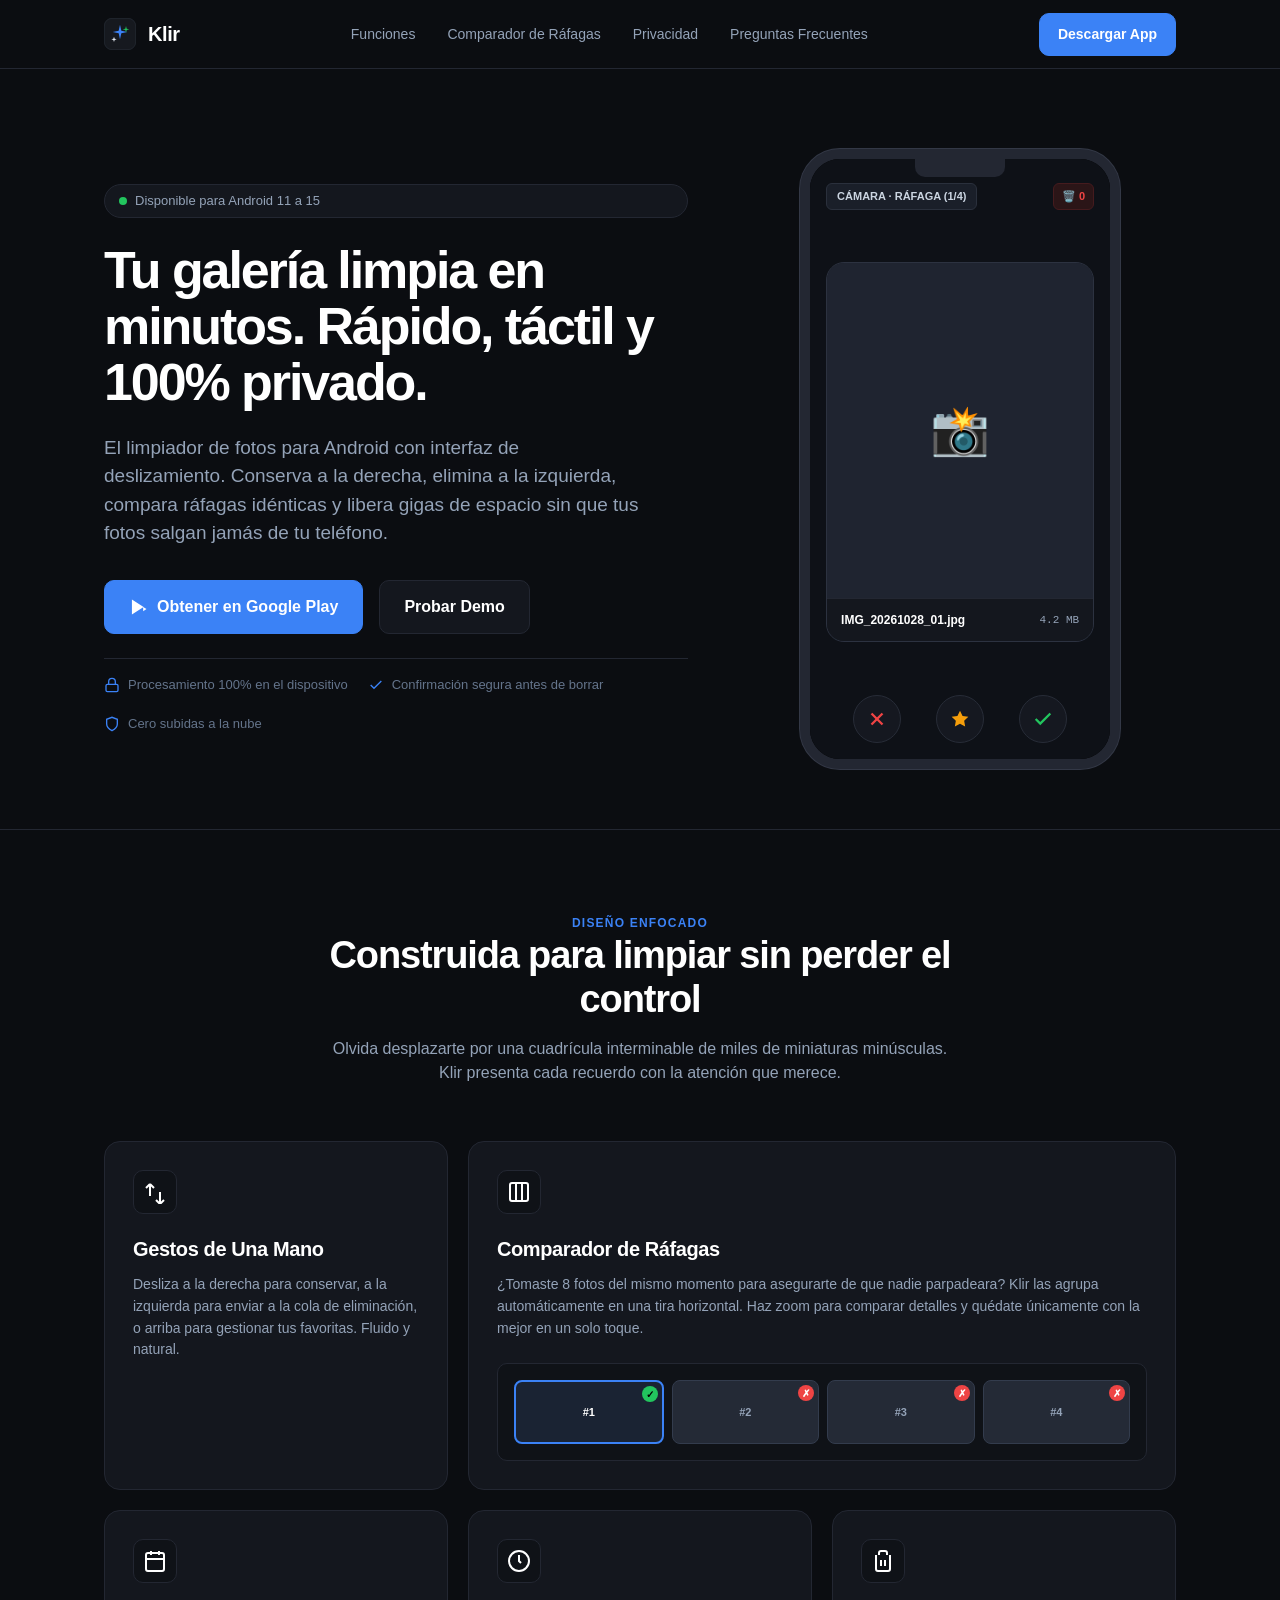
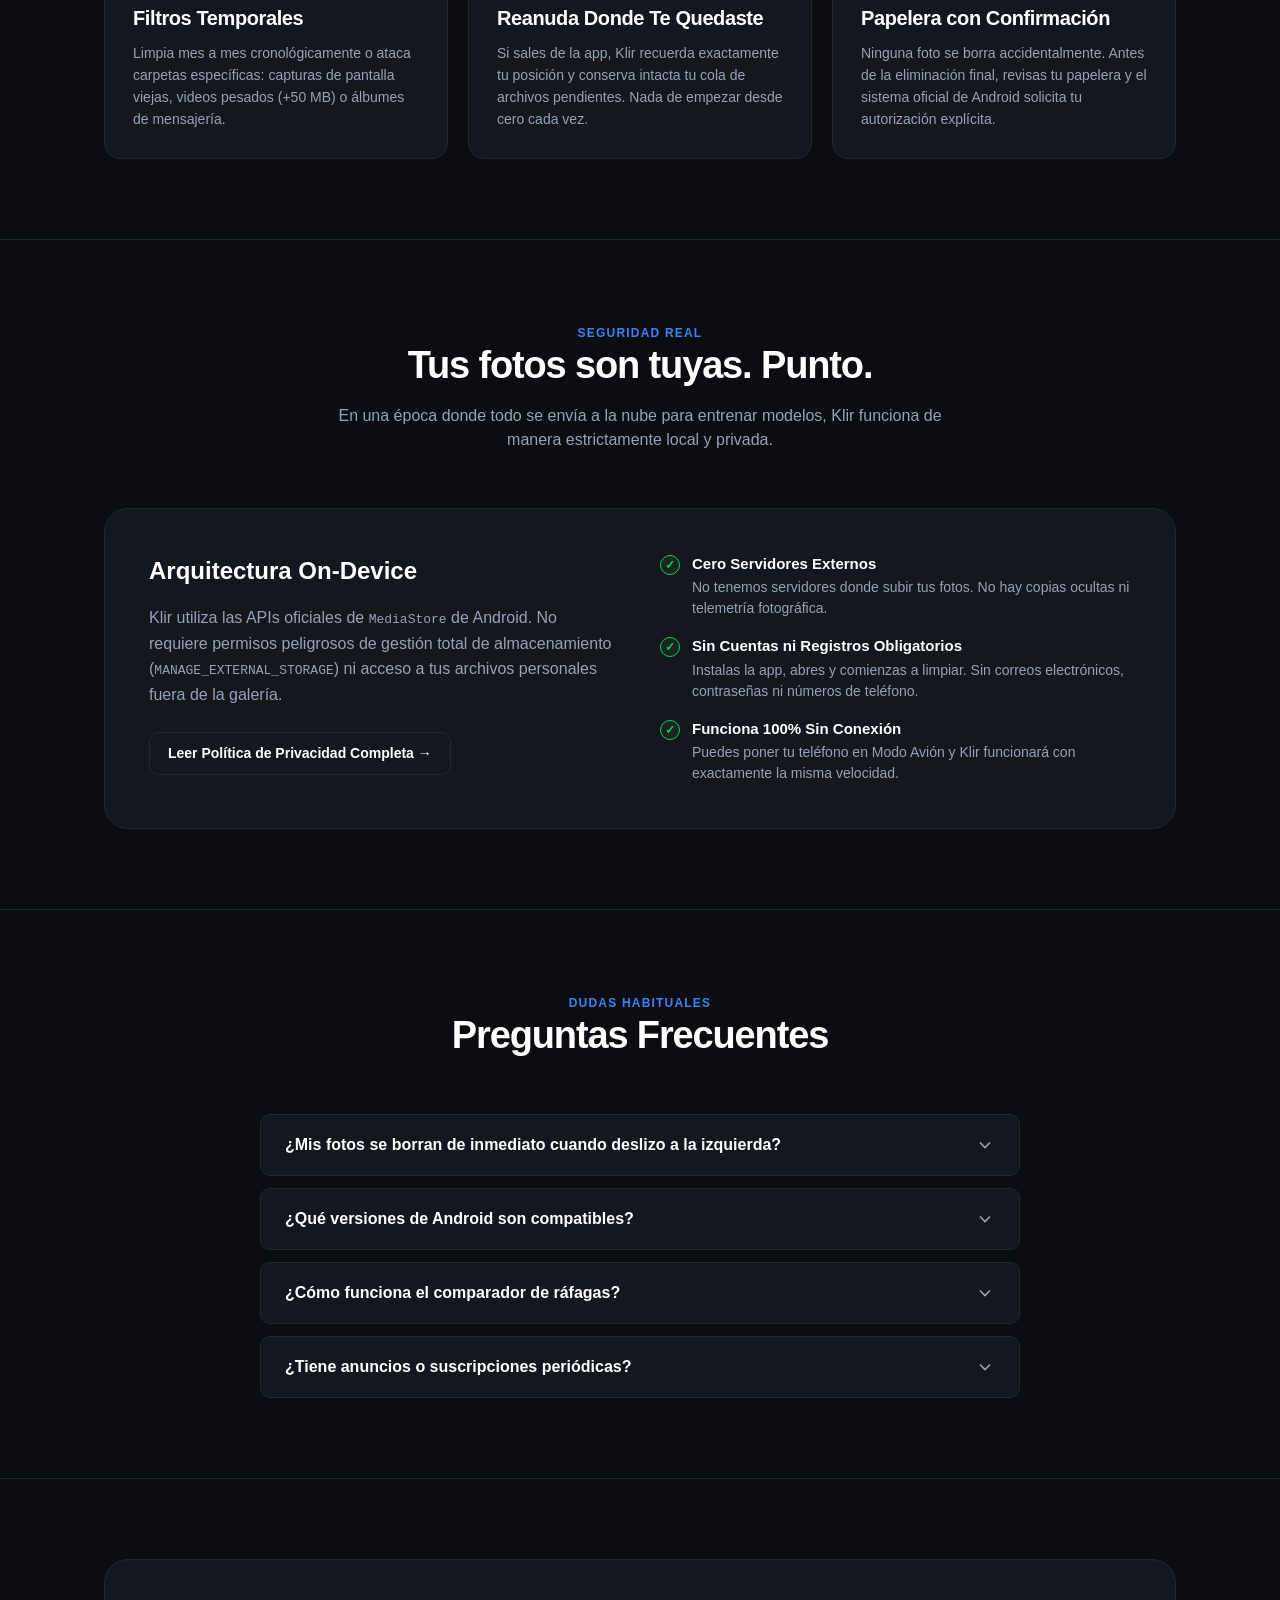
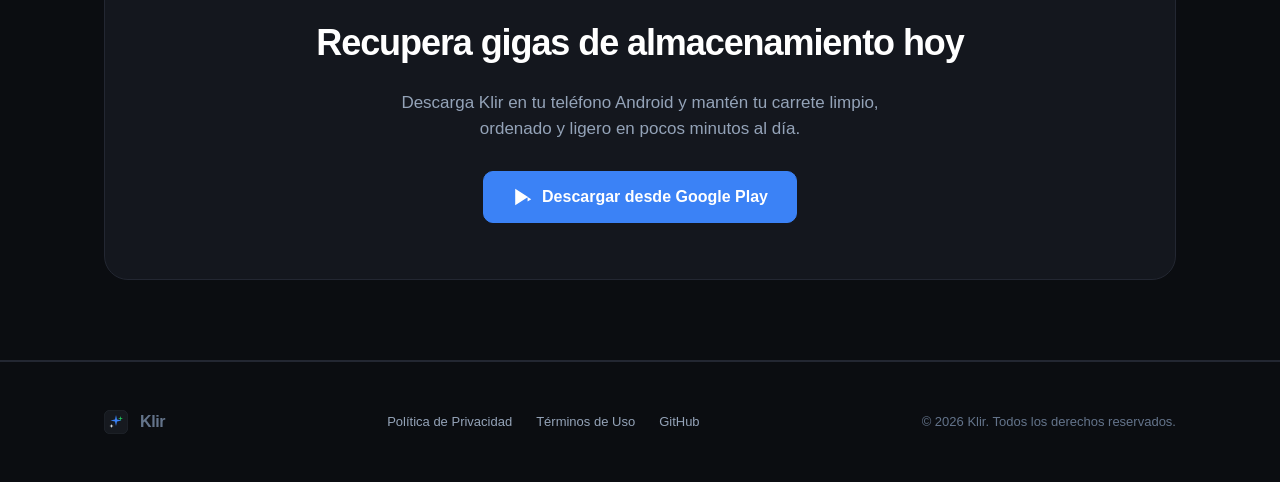
==== index.html @ 54c5ca5b "feat: initial release of Klir landing page, interactive demo, and legal policies" ====
<!DOCTYPE html>
<html lang="es">
<head>
  <meta charset="UTF-8">
  <meta name="viewport" content="width=device-width, initial-scale=1.0">
  <title>Klir — Limpiador de Galería para Android | Swipe, Rápido y Privado</title>
  <meta name="description" content="Limpia tu galería de Android deslizando fotos. Compara ráfagas, elimina duplicados y libera gigas de espacio. 100% privado en tu dispositivo, sin subir nada a la nube.">
  <meta name="theme-color" content="#0B0D11">
  
  <!-- Open Graph -->
  <meta property="og:title" content="Klir — Limpiador de Galería para Android">
  <meta property="og:description" content="Desliza para conservar o eliminar. Compara ráfagas idénticas y libera espacio sin salir de tu dispositivo.">
  <meta property="og:type" content="website">
  <meta property="og:image" content="assets/logo.svg">
  
  <link rel="icon" type="image/svg+xml" href="assets/favicon.svg">
  <link rel="stylesheet" href="styles.css">
</head>
<body>

  <!-- ====================================================================
       Header
       ==================================================================== -->
  <header class="site-header">
    <div class="container nav-wrap">
      <a href="index.html" class="brand">
        <img src="assets/logo.svg" alt="Klir Icon" class="brand-icon">
        <span>Klir</span>
      </a>

      <nav>
        <ul class="nav-links">
          <li><a href="#features" class="nav-link">Funciones</a></li>
          <li><a href="#bursts" class="nav-link">Comparador de Ráfagas</a></li>
          <li><a href="#privacy" class="nav-link">Privacidad</a></li>
          <li><a href="#faq" class="nav-link">Preguntas Frecuentes</a></li>
        </ul>
      </nav>

      <div class="nav-actions">
        <a href="#download" class="btn btn-primary">Descargar App</a>
      </div>
    </div>
  </header>

  <!-- ====================================================================
       Hero Section
       ==================================================================== -->
  <section class="hero-section">
    <div class="container hero-grid">
      <div class="hero-content">
        <div class="pill-badge">
          <span class="pill-dot"></span>
          <span>Disponible para Android 11 a 15</span>
        </div>

        <h1 class="hero-title">
          Tu galería limpia en minutos. Rápido, táctil y 100% privado.
        </h1>

        <p class="hero-subtitle">
          El limpiador de fotos para Android con interfaz de deslizamiento. Conserva a la derecha, elimina a la izquierda, compara ráfagas idénticas y libera gigas de espacio sin que tus fotos salgan jamás de tu teléfono.
        </p>

        <div class="hero-cta">
          <a href="#download" class="btn btn-primary btn-lg">
            <svg width="20" height="20" viewBox="0 0 24 24" fill="currentColor">
              <path d="M3.5 3v18l14-9-14-9z M17 12l4 2.5-4 2.5v-5z"/>
            </svg>
            <span>Obtener en Google Play</span>
          </a>
          <a href="#demo" class="btn btn-secondary btn-lg">Probar Demo</a>
        </div>

        <div class="trust-row">
          <div class="trust-item">
            <svg viewBox="0 0 24 24" fill="none" stroke="currentColor" stroke-width="2">
              <rect x="3" y="11" width="18" height="11" rx="2" ry="2"></rect>
              <path d="M7 11V7a5 5 0 0 1 10 0v4"></path>
            </svg>
            <span>Procesamiento 100% en el dispositivo</span>
          </div>
          <div class="trust-item">
            <svg viewBox="0 0 24 24" fill="none" stroke="currentColor" stroke-width="2">
              <polyline points="20 6 9 17 4 12"></polyline>
            </svg>
            <span>Confirmación segura antes de borrar</span>
          </div>
          <div class="trust-item">
            <svg viewBox="0 0 24 24" fill="none" stroke="currentColor" stroke-width="2">
              <path d="M12 22s8-4 8-10V5l-8-3-8 3v7c0 6 8 10 8 10z"></path>
            </svg>
            <span>Cero subidas a la nube</span>
          </div>
        </div>
      </div>

      <!-- Interactive Phone Mockup -->
      <div class="phone-mockup-wrapper" id="demo">
        <div class="phone-mockup">
          <div class="phone-notch"></div>
          
          <div class="app-screen">
            <div class="app-screen-header">
              <span class="app-badge-album" id="card-category">CÁMARA · OCTUBRE</span>
              <span class="app-badge-trash" id="mockup-trash-count">🗑️ 0</span>
            </div>

            <!-- Swipe Card Stack -->
            <div class="card-stack">
              <div class="interactive-card" id="mockup-card">
                <div class="card-image-box">
                  <div class="card-sample-visual" id="card-icon">📸</div>
                  <div class="card-stamp stamp-keep" id="stamp-keep">CONSERVAR ✓</div>
                  <div class="card-stamp stamp-delete" id="stamp-delete">BORRAR ✗</div>
                </div>
                <div class="card-meta-bar">
                  <span class="card-meta-title" id="card-title">IMG_20261028_01.jpg</span>
                  <span class="card-meta-size" id="card-size">4.2 MB</span>
                </div>
              </div>
            </div>

            <!-- Action Controls in Mockup -->
            <div class="mockup-controls">
              <button class="mockup-btn btn-del" id="mockup-btn-delete" title="Borrar (Deslizar izquierda)" aria-label="Borrar">
                <svg width="22" height="22" viewBox="0 0 24 24" fill="none" stroke="currentColor" stroke-width="2.5">
                  <line x1="18" y1="6" x2="6" y2="18"></line>
                  <line x1="6" y1="6" x2="18" y2="18"></line>
                </svg>
              </button>
              
              <button class="mockup-btn btn-star" id="mockup-btn-star" title="Favorita (Deslizar arriba)" aria-label="Favorita">
                <svg width="20" height="20" viewBox="0 0 24 24" fill="currentColor">
                  <polygon points="12 2 15.09 8.26 22 9.27 17 14.14 18.18 21.02 12 17.77 5.82 21.02 7 14.14 2 9.27 8.91 8.26 12 2"></polygon>
                </svg>
              </button>
              
              <button class="mockup-btn btn-keep" id="mockup-btn-keep" title="Conservar (Deslizar derecha)" aria-label="Conservar">
                <svg width="22" height="22" viewBox="0 0 24 24" fill="none" stroke="currentColor" stroke-width="2.5">
                  <polyline points="20 6 9 17 4 12"></polyline>
                </svg>
              </button>
            </div>
          </div>
        </div>
      </div>
    </div>
  </section>

  <!-- ====================================================================
       Features Section (Bento Grid)
       ==================================================================== -->
  <section class="section" id="features">
    <div class="container">
      <div class="section-header">
        <span class="section-tag">Diseño Enfocado</span>
        <h2 class="section-title">Construida para limpiar sin perder el control</h2>
        <p class="section-desc">
          Olvida desplazarte por una cuadrícula interminable de miles de miniaturas minúsculas. Klir presenta cada recuerdo con la atención que merece.
        </p>
      </div>

      <div class="bento-grid">
        <!-- Feature 1 -->
        <div class="bento-card">
          <div>
            <div class="bento-icon">
              <svg width="24" height="24" viewBox="0 0 24 24" fill="none" stroke="currentColor" stroke-width="2">
                <path d="M7 16V4m0 0L3 8m4-4l4 4m6 4v12m0 0l4-4m-4 4l-4-4"/>
              </svg>
            </div>
            <h3 class="bento-title">Gestos de Una Mano</h3>
            <p class="bento-text">
              Desliza a la derecha para conservar, a la izquierda para enviar a la cola de eliminación, o arriba para gestionar tus favoritas. Fluido y natural.
            </p>
          </div>
        </div>

        <!-- Feature 2: Bursts (Col span 2) -->
        <div class="bento-card col-span-2" id="bursts">
          <div>
            <div class="bento-icon">
              <svg width="24" height="24" viewBox="0 0 24 24" fill="none" stroke="currentColor" stroke-width="2">
                <rect x="3" y="3" width="18" height="18" rx="2" ry="2"></rect>
                <line x1="9" y1="3" x2="9" y2="21"></line>
                <line x1="15" y1="3" x2="15" y2="21"></line>
              </svg>
            </div>
            <h3 class="bento-title">Comparador de Ráfagas</h3>
            <p class="bento-text">
              ¿Tomaste 8 fotos del mismo momento para asegurarte de que nadie parpadeara? Klir las agrupa automáticamente en una tira horizontal. Haz zoom para comparar detalles y quédate únicamente con la mejor en un solo toque.
            </p>
          </div>
          <div class="bento-preview">
            <div class="burst-strip">
              <div class="burst-thumb active">
                <span>#1</span>
                <span class="burst-badge-check">✓</span>
              </div>
              <div class="burst-thumb">
                <span>#2</span>
                <span class="burst-badge-cross">✗</span>
              </div>
              <div class="burst-thumb">
                <span>#3</span>
                <span class="burst-badge-cross">✗</span>
              </div>
              <div class="burst-thumb">
                <span>#4</span>
                <span class="burst-badge-cross">✗</span>
              </div>
            </div>
          </div>
        </div>

        <!-- Feature 3 -->
        <div class="bento-card">
          <div>
            <div class="bento-icon">
              <svg width="24" height="24" viewBox="0 0 24 24" fill="none" stroke="currentColor" stroke-width="2">
                <rect x="3" y="4" width="18" height="18" rx="2" ry="2"></rect>
                <line x1="16" y1="2" x2="16" y2="6"></line>
                <line x1="8" y1="2" x2="8" y2="6"></line>
                <line x1="3" y1="10" x2="21" y2="10"></line>
              </svg>
            </div>
            <h3 class="bento-title">Filtros Temporales</h3>
            <p class="bento-text">
              Limpia mes a mes cronológicamente o ataca carpetas específicas: capturas de pantalla viejas, videos pesados (+50 MB) o álbumes de mensajería.
            </p>
          </div>
        </div>

        <!-- Feature 4 -->
        <div class="bento-card">
          <div>
            <div class="bento-icon">
              <svg width="24" height="24" viewBox="0 0 24 24" fill="none" stroke="currentColor" stroke-width="2">
                <circle cx="12" cy="12" r="10"></circle>
                <polyline points="12 6 12 12 14 14"></polyline>
              </svg>
            </div>
            <h3 class="bento-title">Reanuda Donde Te Quedaste</h3>
            <p class="bento-text">
              Si sales de la app, Klir recuerda exactamente tu posición y conserva intacta tu cola de archivos pendientes. Nada de empezar desde cero cada vez.
            </p>
          </div>
        </div>

        <!-- Feature 5 -->
        <div class="bento-card">
          <div>
            <div class="bento-icon">
              <svg width="24" height="24" viewBox="0 0 24 24" fill="none" stroke="currentColor" stroke-width="2">
                <path d="M19 6v14a2 2 0 0 1-2 2H7a2 2 0 0 1-2-2V6m3 0V4a2 2 0 0 1 2-2h4a2 2 0 0 1 2 2v2"></path>
                <line x1="10" y1="11" x2="10" y2="17"></line>
                <line x1="14" y1="11" x2="14" y2="17"></line>
              </svg>
            </div>
            <h3 class="bento-title">Papelera con Confirmación</h3>
            <p class="bento-text">
              Ninguna foto se borra accidentalmente. Antes de la eliminación final, revisas tu papelera y el sistema oficial de Android solicita tu autorización explícita.
            </p>
          </div>
        </div>
      </div>
    </div>
  </section>

  <!-- ====================================================================
       Privacy Section
       ==================================================================== -->
  <section class="section" id="privacy">
    <div class="container">
      <div class="section-header">
        <span class="section-tag">Seguridad Real</span>
        <h2 class="section-title">Tus fotos son tuyas. Punto.</h2>
        <p class="section-desc">
          En una época donde todo se envía a la nube para entrenar modelos, Klir funciona de manera estrictamente local y privada.
        </p>
      </div>

      <div class="privacy-box">
        <div>
          <h3 style="font-size: 24px; font-weight: 700; margin-bottom: 16px;">Arquitectura On-Device</h3>
          <p style="color: var(--text-muted); line-height: 1.6; margin-bottom: 24px;">
            Klir utiliza las APIs oficiales de <code>MediaStore</code> de Android. No requiere permisos peligrosos de gestión total de almacenamiento (<code>MANAGE_EXTERNAL_STORAGE</code>) ni acceso a tus archivos personales fuera de la galería.
          </p>
          <a href="privacy.html" class="btn btn-secondary">Leer Política de Privacidad Completa →</a>
        </div>

        <ul class="privacy-list">
          <li class="privacy-item">
            <span class="privacy-bullet">✓</span>
            <div class="privacy-item-text">
              <strong>Cero Servidores Externos</strong>
              No tenemos servidores donde subir tus fotos. No hay copias ocultas ni telemetría fotográfica.
            </div>
          </li>
          <li class="privacy-item">
            <span class="privacy-bullet">✓</span>
            <div class="privacy-item-text">
              <strong>Sin Cuentas ni Registros Obligatorios</strong>
              Instalas la app, abres y comienzas a limpiar. Sin correos electrónicos, contraseñas ni números de teléfono.
            </div>
          </li>
          <li class="privacy-item">
            <span class="privacy-bullet">✓</span>
            <div class="privacy-item-text">
              <strong>Funciona 100% Sin Conexión</strong>
              Puedes poner tu teléfono en Modo Avión y Klir funcionará con exactamente la misma velocidad.
            </div>
          </li>
        </ul>
      </div>
    </div>
  </section>

  <!-- ====================================================================
       FAQ Section
       ==================================================================== -->
  <section class="section" id="faq">
    <div class="container">
      <div class="section-header">
        <span class="section-tag">Dudas Habituales</span>
        <h2 class="section-title">Preguntas Frecuentes</h2>
      </div>

      <div class="faq-grid">
        <div class="faq-card">
          <button class="faq-header">
            <span>¿Mis fotos se borran de inmediato cuando deslizo a la izquierda?</span>
            <svg class="faq-icon" viewBox="0 0 24 24" fill="none" stroke="currentColor" stroke-width="2">
              <polyline points="6 9 12 15 18 9"></polyline>
            </svg>
          </button>
          <div class="faq-body">
            No. Cuando deslizas a la izquierda, la foto solo se añade a la <strong>cola de eliminación</strong>. Puedes seguir deslizando tranquilamente. Al finalizar la sesión, entras a la papelera, revisas el resumen de gigas a liberar, y el cuadro de diálogo oficial del sistema Android te pide confirmación definitiva.
          </div>
        </div>

        <div class="faq-card">
          <button class="faq-header">
            <span>¿Qué versiones de Android son compatibles?</span>
            <svg class="faq-icon" viewBox="0 0 24 24" fill="none" stroke="currentColor" stroke-width="2">
              <polyline points="6 9 12 15 18 9"></polyline>
            </svg>
          </button>
          <div class="faq-body">
            Klir es compatible con Android 11 (API 30), Android 12, Android 13, Android 14 y Android 15 (API 35), aprovechando las protecciones de privacidad modernas de Scoped Storage.
          </div>
        </div>

        <div class="faq-card">
          <button class="faq-header">
            <span>¿Cómo funciona el comparador de ráfagas?</span>
            <svg class="faq-icon" viewBox="0 0 24 24" fill="none" stroke="currentColor" stroke-width="2">
              <polyline points="6 9 12 15 18 9"></polyline>
            </svg>
          </button>
          <div class="faq-body">
            Klir detecta automáticamente fotos tomadas con diferencias de milisegundos o segundos en un mismo momento. En lugar de mostrártelas una por una, te las presenta en una tira secuencial donde puedes alternar entre ellas, hacer zoom de hasta 3.5x para comprobar la nitidez de los rostros y elegir exactamente cuál conservar.
          </div>
        </div>

        <div class="faq-card">
          <button class="faq-header">
            <span>¿Tiene anuncios o suscripciones periódicas?</span>
            <svg class="faq-icon" viewBox="0 0 24 24" fill="none" stroke="currentColor" stroke-width="2">
              <polyline points="6 9 12 15 18 9"></polyline>
            </svg>
          </button>
          <div class="faq-body">
            Klir no tiene anuncios invasivos ni banners que interrumpan tu experiencia. La versión Pro se ofrece como un pago único de por vida (lifetime), sin suscripciones recurrentes ni cobros sorpresa.
          </div>
        </div>
      </div>
    </div>
  </section>

  <!-- ====================================================================
       CTA Section
       ==================================================================== -->
  <section class="section" id="download">
    <div class="container">
      <div class="cta-box">
        <h2 class="cta-title">Recupera gigas de almacenamiento hoy</h2>
        <p class="cta-text">
          Descarga Klir en tu teléfono Android y mantén tu carrete limpio, ordenado y ligero en pocos minutos al día.
        </p>
        <div style="margin-top: 10px;">
          <a href="#" class="btn btn-primary btn-lg" style="height: 52px; padding: 0 28px;">
            <svg width="22" height="22" viewBox="0 0 24 24" fill="currentColor">
              <path d="M3.5 3v18l14-9-14-9z M17 12l4 2.5-4 2.5v-5z"/>
            </svg>
            <span>Descargar desde Google Play</span>
          </a>
        </div>
      </div>
    </div>
  </section>

  <!-- ====================================================================
       Footer
       ==================================================================== -->
  <footer class="site-footer">
    <div class="container footer-grid">
      <div class="brand">
        <img src="assets/logo.svg" alt="Klir Icon" style="width: 24px; height: 24px;">
        <span style="font-size: 16px;">Klir</span>
      </div>

      <ul class="footer-nav">
        <li><a href="privacy.html" class="footer-link">Política de Privacidad</a></li>
        <li><a href="terms.html" class="footer-link">Términos de Uso</a></li>
        <li><a href="https://github.com/MZubiri/Klir-Web" class="footer-link" target="_blank" rel="noopener">GitHub</a></li>
      </ul>

      <div>
        <span>© 2026 Klir. Todos los derechos reservados.</span>
      </div>
    </div>
  </footer>

  <script src="app.js"></script>
</body>
</html>
---- styles.css ----
/* ==========================================================================
   KLIR WEB — Minimalist, Solid Tech Design (Zero AI Gradients)
   ========================================================================== */

:root {
  --bg-main: #0B0D11;
  --bg-card: #14171E;
  --bg-card-hover: #1A1F29;
  --bg-inset: #0F1217;
  --border-color: #232732;
  --border-highlight: #333846;
  
  --text-main: #FFFFFF;
  --text-muted: #94A3B8;
  --text-dim: #64748B;
  
  --accent-blue: #3B82F6;
  --accent-blue-hover: #2563EB;
  --accent-green: #22C55E;
  --accent-green-bg: #14281E;
  --accent-red: #EF4444;
  --accent-red-bg: #2B1517;
  --accent-star: #F59E0B;
  
  --font-sans: -apple-system, BlinkMacSystemFont, "Segoe UI", Roboto, Helvetica, Arial, sans-serif;
  --font-mono: ui-monospace, SFMono-Regular, Menlo, Monaco, Consolas, monospace;
  
  --radius-sm: 6px;
  --radius-md: 10px;
  --radius-lg: 16px;
  --radius-xl: 24px;
  
  --container-max: 1120px;
}

* {
  box-sizing: border-box;
  margin: 0;
  padding: 0;
}

html {
  font-family: var(--font-sans);
  background-color: var(--bg-main);
  color: var(--text-main);
  line-height: 1.5;
  -webkit-font-smoothing: antialiased;
  scroll-behavior: smooth;
}

body {
  min-height: 100vh;
  display: flex;
  flex-direction: column;
}

a {
  color: inherit;
  text-decoration: none;
}

button {
  font-family: inherit;
  cursor: pointer;
  border: none;
  background: none;
}

.container {
  max-width: var(--container-max);
  margin: 0 auto;
  padding: 0 24px;
  width: 100%;
}

/* ==========================================================================
   Navigation
   ========================================================================== */
.site-header {
  position: sticky;
  top: 0;
  z-index: 100;
  background-color: var(--bg-main);
  border-bottom: 1px solid var(--border-color);
}

.nav-wrap {
  display: flex;
  align-items: center;
  justify-content: space-between;
  height: 68px;
}

.brand {
  display: flex;
  align-items: center;
  gap: 12px;
  font-size: 20px;
  font-weight: 700;
  letter-spacing: -0.02em;
}

.brand-icon {
  width: 32px;
  height: 32px;
}

.nav-links {
  display: flex;
  align-items: center;
  gap: 32px;
  list-style: none;
}

.nav-link {
  font-size: 14px;
  font-weight: 500;
  color: var(--text-muted);
  transition: color 0.15s ease;
}

.nav-link:hover {
  color: var(--text-main);
}

.nav-actions {
  display: flex;
  align-items: center;
  gap: 12px;
}

/* ==========================================================================
   Buttons & Badges (Solid & Crisp)
   ========================================================================== */
.btn {
  display: inline-flex;
  align-items: center;
  justify-content: center;
  gap: 8px;
  font-size: 14px;
  font-weight: 600;
  padding: 10px 18px;
  border-radius: var(--radius-md);
  transition: all 0.15s ease;
  white-space: nowrap;
}

.btn-primary {
  background-color: var(--accent-blue);
  color: #FFFFFF;
  border: 1px solid var(--accent-blue);
}

.btn-primary:hover {
  background-color: var(--accent-blue-hover);
  border-color: var(--accent-blue-hover);
}

.btn-secondary {
  background-color: var(--bg-card);
  color: var(--text-main);
  border: 1px solid var(--border-color);
}

.btn-secondary:hover {
  background-color: var(--bg-card-hover);
  border-color: var(--border-highlight);
}

.btn-lg {
  padding: 14px 24px;
  font-size: 16px;
  border-radius: var(--radius-md);
}

.pill-badge {
  display: inline-flex;
  align-items: center;
  gap: 8px;
  padding: 6px 14px;
  background-color: var(--bg-card);
  border: 1px solid var(--border-color);
  border-radius: 9999px;
  font-size: 13px;
  font-weight: 500;
  color: var(--text-muted);
}

.pill-dot {
  width: 8px;
  height: 8px;
  border-radius: 50%;
  background-color: var(--accent-green);
}

/* ==========================================================================
   Hero Section
   ========================================================================== */
.hero-section {
  padding: 80px 0 60px;
  border-bottom: 1px solid var(--border-color);
}

.hero-grid {
  display: grid;
  grid-template-columns: 1.15fr 0.85fr;
  gap: 56px;
  align-items: center;
}

.hero-content {
  display: flex;
  flex-direction: column;
  gap: 24px;
}

.hero-title {
  font-size: 52px;
  line-height: 1.08;
  letter-spacing: -0.04em;
  font-weight: 800;
  color: var(--text-main);
}

.hero-subtitle {
  font-size: 19px;
  line-height: 1.5;
  color: var(--text-muted);
  max-width: 540px;
}

.hero-cta {
  display: flex;
  flex-wrap: wrap;
  align-items: center;
  gap: 16px;
  margin-top: 8px;
}

.trust-row {
  display: flex;
  flex-wrap: wrap;
  gap: 20px;
  padding-top: 16px;
  border-top: 1px solid var(--border-color);
}

.trust-item {
  display: flex;
  align-items: center;
  gap: 8px;
  font-size: 13px;
  color: var(--text-dim);
  font-weight: 500;
}

.trust-item svg {
  width: 16px;
  height: 16px;
  color: var(--accent-blue);
}

/* ==========================================================================
   Interactive Phone Frame / Mockup (Solid borders, zero blur)
   ========================================================================== */
.phone-mockup-wrapper {
  display: flex;
  justify-content: center;
}

.phone-mockup {
  width: 320px;
  height: 620px;
  background-color: #000000;
  border: 10px solid #232732;
  border-radius: 40px;
  position: relative;
  overflow: hidden;
  box-shadow: 0 0 0 1px #333846;
  display: flex;
  flex-direction: column;
}

.phone-notch {
  width: 90px;
  height: 18px;
  background-color: #232732;
  position: absolute;
  top: 0;
  left: 50%;
  transform: translateX(-50%);
  border-bottom-left-radius: 10px;
  border-bottom-right-radius: 10px;
  z-index: 10;
}

.app-screen {
  flex: 1;
  background-color: #0E1117;
  display: flex;
  flex-direction: column;
  padding: 24px 16px 16px;
  position: relative;
  user-select: none;
}

.app-screen-header {
  display: flex;
  justify-content: space-between;
  align-items: center;
  margin-bottom: 16px;
}

.app-badge-album {
  font-size: 11px;
  font-weight: 600;
  background-color: #1A1F29;
  border: 1px solid #2A303C;
  color: #CBD5E1;
  padding: 4px 10px;
  border-radius: 6px;
}

.app-badge-trash {
  font-size: 11px;
  font-weight: 700;
  background-color: #2B1517;
  border: 1px solid #451B1E;
  color: #EF4444;
  padding: 4px 8px;
  border-radius: 6px;
}

/* The Swipe Card in Mockup */
.card-stack {
  flex: 1;
  position: relative;
  display: flex;
  align-items: center;
  justify-content: center;
}

.interactive-card {
  width: 100%;
  height: 100%;
  max-height: 380px;
  background-color: #1A1E27;
  border: 1px solid #2C3240;
  border-radius: 18px;
  overflow: hidden;
  position: relative;
  display: flex;
  flex-direction: column;
  transition: transform 0.3s cubic-bezier(0.175, 0.885, 0.32, 1.275), opacity 0.2s ease;
  cursor: grab;
}

.interactive-card:active {
  cursor: grabbing;
}

.card-image-box {
  flex: 1;
  background-color: #242A36;
  display: flex;
  flex-direction: column;
  align-items: center;
  justify-content: center;
  position: relative;
  overflow: hidden;
}

.card-sample-visual {
  width: 100%;
  height: 100%;
  display: flex;
  align-items: center;
  justify-content: center;
  background-color: #1F2430;
  color: #64748B;
  font-size: 48px;
}

.card-stamp {
  position: absolute;
  top: 20px;
  padding: 6px 14px;
  font-size: 14px;
  font-weight: 800;
  border-radius: 8px;
  letter-spacing: 0.05em;
  opacity: 0;
  transition: opacity 0.15s ease;
  pointer-events: none;
}

.stamp-keep {
  left: 20px;
  background-color: var(--accent-green);
  color: #000000;
}

.stamp-delete {
  right: 20px;
  background-color: var(--accent-red);
  color: #FFFFFF;
}

.card-meta-bar {
  padding: 12px 14px;
  background-color: #14171E;
  border-top: 1px solid #232732;
  display: flex;
  justify-content: space-between;
  align-items: center;
}

.card-meta-title {
  font-size: 12px;
  font-weight: 600;
  color: #FFFFFF;
}

.card-meta-size {
  font-size: 11px;
  font-family: var(--font-mono);
  color: #94A3B8;
}

/* Mockup Action Controls */
.mockup-controls {
  display: flex;
  justify-content: space-around;
  align-items: center;
  margin-top: 16px;
  padding: 0 10px;
}

.mockup-btn {
  width: 48px;
  height: 48px;
  border-radius: 50%;
  display: flex;
  align-items: center;
  justify-content: center;
  border: 1px solid #272C37;
  background-color: #151820;
  transition: all 0.15s ease;
}

.mockup-btn:hover {
  transform: scale(1.08);
}

.mockup-btn.btn-del {
  color: #EF4444;
}
.mockup-btn.btn-del:hover {
  background-color: #2B1517;
  border-color: #EF4444;
}

.mockup-btn.btn-star {
  color: #F59E0B;
}
.mockup-btn.btn-star:hover {
  background-color: #2A2012;
  border-color: #F59E0B;
}

.mockup-btn.btn-keep {
  color: #22C55E;
}
.mockup-btn.btn-keep:hover {
  background-color: #14281E;
  border-color: #22C55E;
}

/* ==========================================================================
   Section: Bento Grid Features (Crisp, High-Contrast Solid Cards)
   ========================================================================== */
.section {
  padding: 80px 0;
  border-bottom: 1px solid var(--border-color);
}

.section-header {
  text-align: center;
  max-width: 640px;
  margin: 0 auto 56px;
}

.section-tag {
  font-size: 12px;
  font-weight: 700;
  text-transform: uppercase;
  letter-spacing: 0.1em;
  color: var(--accent-blue);
  margin-bottom: 12px;
}

.section-title {
  font-size: 38px;
  font-weight: 800;
  letter-spacing: -0.03em;
  line-height: 1.15;
  color: var(--text-main);
  margin-bottom: 16px;
}

.section-desc {
  font-size: 16px;
  color: var(--text-muted);
  line-height: 1.5;
}

.bento-grid {
  display: grid;
  grid-template-columns: repeat(3, 1fr);
  gap: 20px;
}

.bento-card {
  background-color: var(--bg-card);
  border: 1px solid var(--border-color);
  border-radius: var(--radius-lg);
  padding: 28px;
  display: flex;
  flex-direction: column;
  justify-content: space-between;
  transition: border-color 0.15s ease;
}

.bento-card:hover {
  border-color: var(--border-highlight);
}

.bento-card.col-span-2 {
  grid-column: span 2;
}

.bento-icon {
  width: 44px;
  height: 44px;
  border-radius: var(--radius-md);
  background-color: var(--bg-inset);
  border: 1px solid var(--border-color);
  display: flex;
  align-items: center;
  justify-content: center;
  color: var(--text-main);
  margin-bottom: 20px;
}

.bento-title {
  font-size: 20px;
  font-weight: 700;
  letter-spacing: -0.02em;
  margin-bottom: 10px;
  color: var(--text-main);
}

.bento-text {
  font-size: 14px;
  color: var(--text-muted);
  line-height: 1.55;
}

.bento-preview {
  margin-top: 24px;
  background-color: var(--bg-inset);
  border: 1px solid var(--border-color);
  border-radius: var(--radius-md);
  padding: 16px;
  display: flex;
  align-items: center;
  justify-content: center;
}

/* Burst Filmstrip Mini Preview */
.burst-strip {
  display: flex;
  gap: 8px;
  width: 100%;
}

.burst-thumb {
  flex: 1;
  height: 64px;
  background-color: #242A36;
  border: 1px solid #333C4D;
  border-radius: 8px;
  position: relative;
  display: flex;
  align-items: center;
  justify-content: center;
  font-size: 11px;
  font-weight: 700;
  color: #94A3B8;
}

.burst-thumb.active {
  border: 2px solid var(--accent-blue);
  background-color: #1A2333;
  color: #FFFFFF;
}

.burst-badge-check {
  position: absolute;
  top: 4px;
  right: 4px;
  width: 16px;
  height: 16px;
  border-radius: 50%;
  background-color: var(--accent-green);
  color: #000;
  font-size: 10px;
  display: flex;
  align-items: center;
  justify-content: center;
  font-weight: 900;
}

.burst-badge-cross {
  position: absolute;
  top: 4px;
  right: 4px;
  width: 16px;
  height: 16px;
  border-radius: 50%;
  background-color: var(--accent-red);
  color: #FFF;
  font-size: 10px;
  display: flex;
  align-items: center;
  justify-content: center;
  font-weight: 900;
}

/* ==========================================================================
   Section: Privacy & Security (Crucial for Play Store Policy)
   ========================================================================== */
.privacy-box {
  background-color: var(--bg-card);
  border: 1px solid var(--border-color);
  border-radius: var(--radius-xl);
  padding: 44px;
  display: grid;
  grid-template-columns: 1fr 1fr;
  gap: 40px;
}

.privacy-list {
  list-style: none;
  display: flex;
  flex-direction: column;
  gap: 16px;
}

.privacy-item {
  display: flex;
  align-items: flex-start;
  gap: 12px;
}

.privacy-bullet {
  width: 20px;
  height: 20px;
  border-radius: 50%;
  background-color: var(--accent-green-bg);
  border: 1px solid var(--accent-green);
  color: var(--accent-green);
  display: flex;
  align-items: center;
  justify-content: center;
  font-size: 12px;
  font-weight: 900;
  flex-shrink: 0;
  margin-top: 2px;
}

.privacy-item-text {
  font-size: 14px;
  color: var(--text-muted);
  line-height: 1.5;
}

.privacy-item-text strong {
  color: var(--text-main);
  display: block;
  font-size: 15px;
  margin-bottom: 2px;
}

/* ==========================================================================
   Section: FAQ
   ========================================================================== */
.faq-grid {
  display: flex;
  flex-direction: column;
  gap: 12px;
  max-width: 760px;
  margin: 0 auto;
}

.faq-card {
  background-color: var(--bg-card);
  border: 1px solid var(--border-color);
  border-radius: var(--radius-md);
  overflow: hidden;
  transition: border-color 0.15s ease;
}

.faq-card:hover {
  border-color: var(--border-highlight);
}

.faq-header {
  padding: 20px 24px;
  width: 100%;
  display: flex;
  justify-content: space-between;
  align-items: center;
  text-align: left;
  font-size: 16px;
  font-weight: 600;
  color: var(--text-main);
}

.faq-icon {
  width: 20px;
  height: 20px;
  transition: transform 0.2s ease;
  color: var(--text-muted);
}

.faq-card.open .faq-icon {
  transform: rotate(180deg);
}

.faq-body {
  padding: 0 24px 20px;
  font-size: 14px;
  color: var(--text-muted);
  line-height: 1.6;
  display: none;
}

.faq-card.open .faq-body {
  display: block;
}

/* ==========================================================================
   Section: CTA / Final Download
   ========================================================================== */
.cta-box {
  background-color: var(--bg-card);
  border: 1px solid var(--border-color);
  border-radius: var(--radius-xl);
  padding: 56px 32px;
  text-align: center;
  display: flex;
  flex-direction: column;
  align-items: center;
  gap: 20px;
}

.cta-title {
  font-size: 36px;
  font-weight: 800;
  letter-spacing: -0.03em;
  color: var(--text-main);
}

.cta-text {
  font-size: 17px;
  color: var(--text-muted);
  max-width: 520px;
}

/* ==========================================================================
   Footer
   ========================================================================== */
.site-footer {
  margin-top: auto;
  border-top: 1px solid var(--border-color);
  background-color: var(--bg-main);
  padding: 48px 0;
  font-size: 13px;
  color: var(--text-dim);
}

.footer-grid {
  display: flex;
  justify-content: space-between;
  align-items: center;
  flex-wrap: wrap;
  gap: 24px;
}

.footer-nav {
  display: flex;
  gap: 24px;
  list-style: none;
}

.footer-link {
  color: var(--text-muted);
  transition: color 0.15s ease;
}

.footer-link:hover {
  color: var(--text-main);
}

/* ==========================================================================
   Legal Document Layout (Privacy / Terms)
   ========================================================================== */
.legal-page {
  padding: 60px 0 100px;
  max-width: 800px;
  margin: 0 auto;
}

.legal-header {
  margin-bottom: 40px;
  border-bottom: 1px solid var(--border-color);
  padding-bottom: 24px;
}

.legal-title {
  font-size: 40px;
  font-weight: 800;
  letter-spacing: -0.03em;
  margin-bottom: 8px;
}

.legal-updated {
  font-size: 14px;
  color: var(--text-dim);
}

.legal-content {
  display: flex;
  flex-direction: column;
  gap: 28px;
  font-size: 15px;
  line-height: 1.7;
  color: #CBD5E1;
}

.legal-content h2 {
  font-size: 22px;
  font-weight: 700;
  color: #FFFFFF;
  margin-top: 16px;
  letter-spacing: -0.02em;
}

.legal-content p {
  color: #94A3B8;
}

.legal-content ul {
  padding-left: 20px;
  display: flex;
  flex-direction: column;
  gap: 8px;
  color: #94A3B8;
}

.legal-content li strong {
  color: #FFFFFF;
}

.legal-callout {
  background-color: var(--bg-card);
  border: 1px solid var(--border-color);
  border-left: 4px solid var(--accent-blue);
  border-radius: var(--radius-md);
  padding: 16px 20px;
}

/* ==========================================================================
   Responsive
   ========================================================================== */
@media (max-width: 900px) {
  .hero-grid {
    grid-template-columns: 1fr;
    gap: 48px;
    text-align: center;
  }
  .hero-content {
    align-items: center;
  }
  .hero-subtitle {
    margin: 0 auto;
  }
  .hero-cta {
    justify-content: center;
  }
  .trust-row {
    justify-content: center;
  }
  .bento-grid {
    grid-template-columns: 1fr;
  }
  .bento-card.col-span-2 {
    grid-column: span 1;
  }
  .privacy-box {
    grid-template-columns: 1fr;
  }
}

@media (max-width: 640px) {
  .hero-title {
    font-size: 38px;
  }
  .nav-links {
    display: none;
  }
  .phone-mockup {
    width: 290px;
    height: 570px;
  }
}
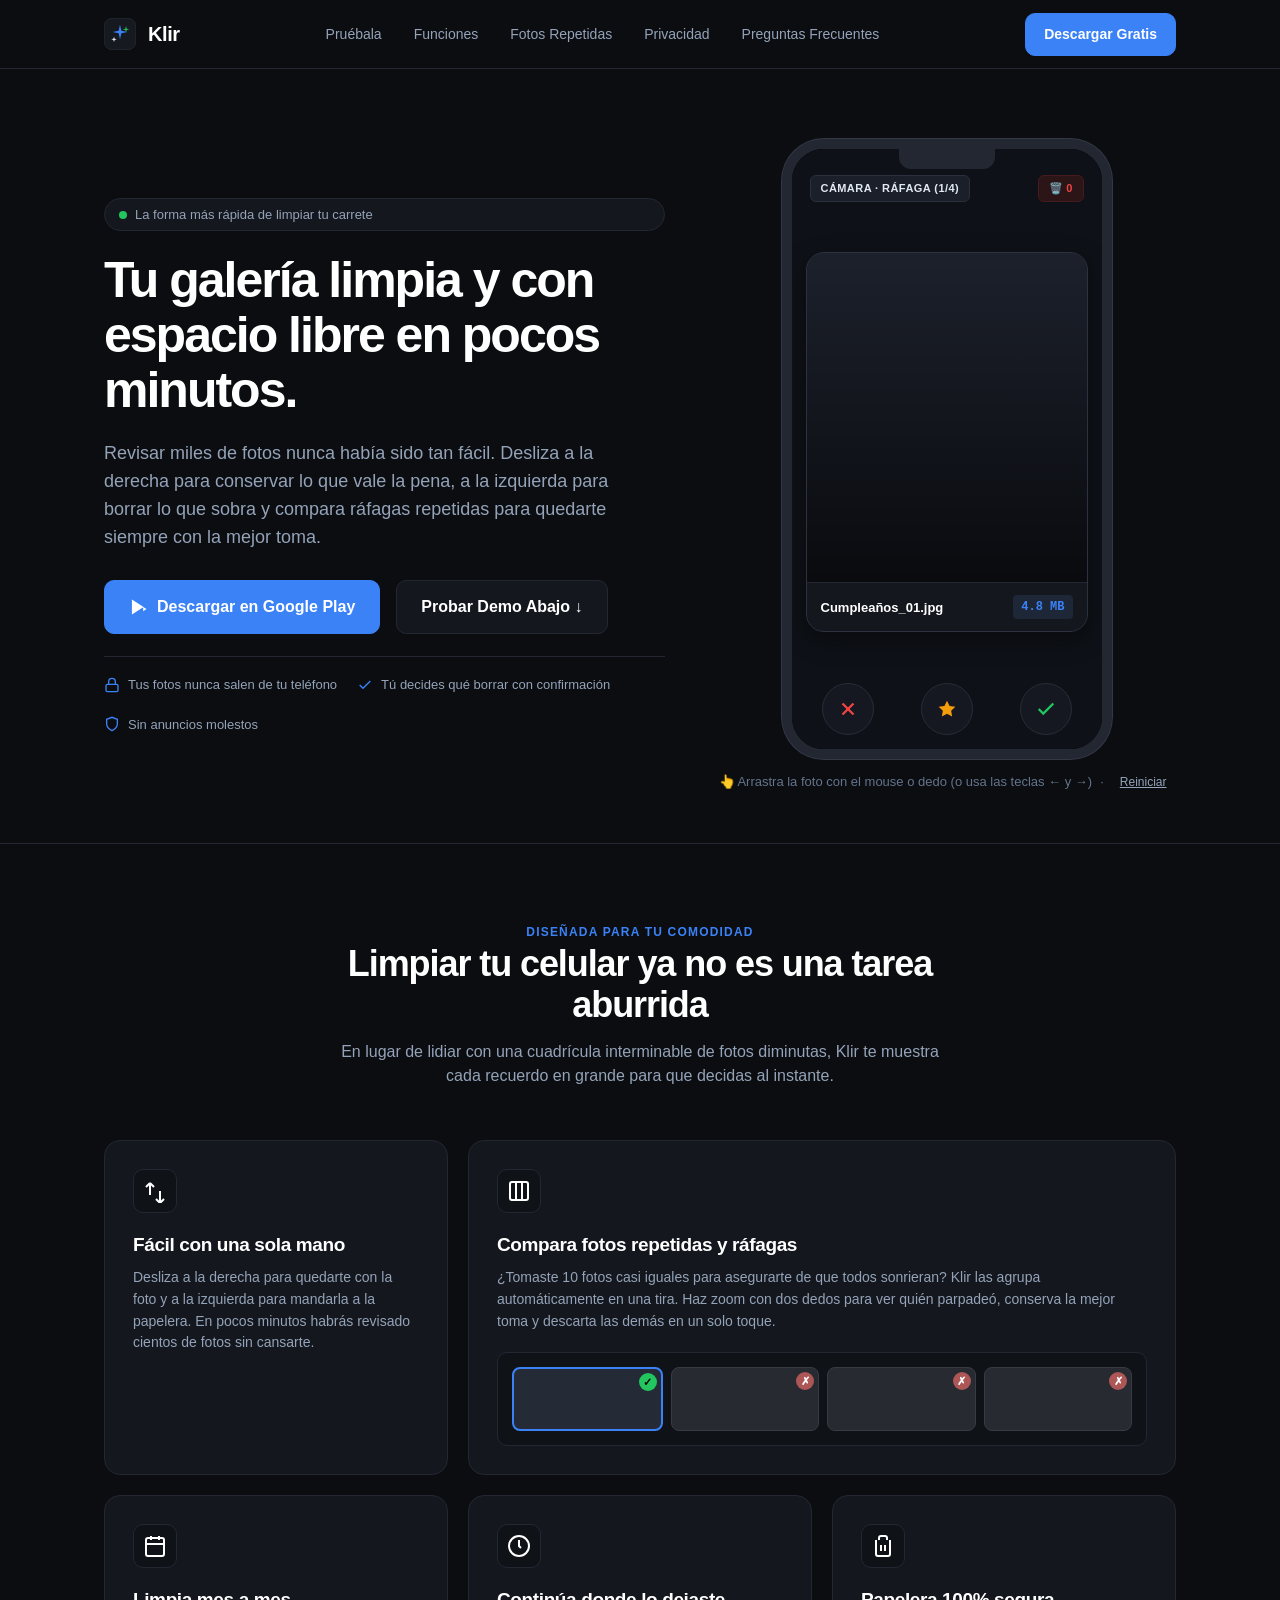
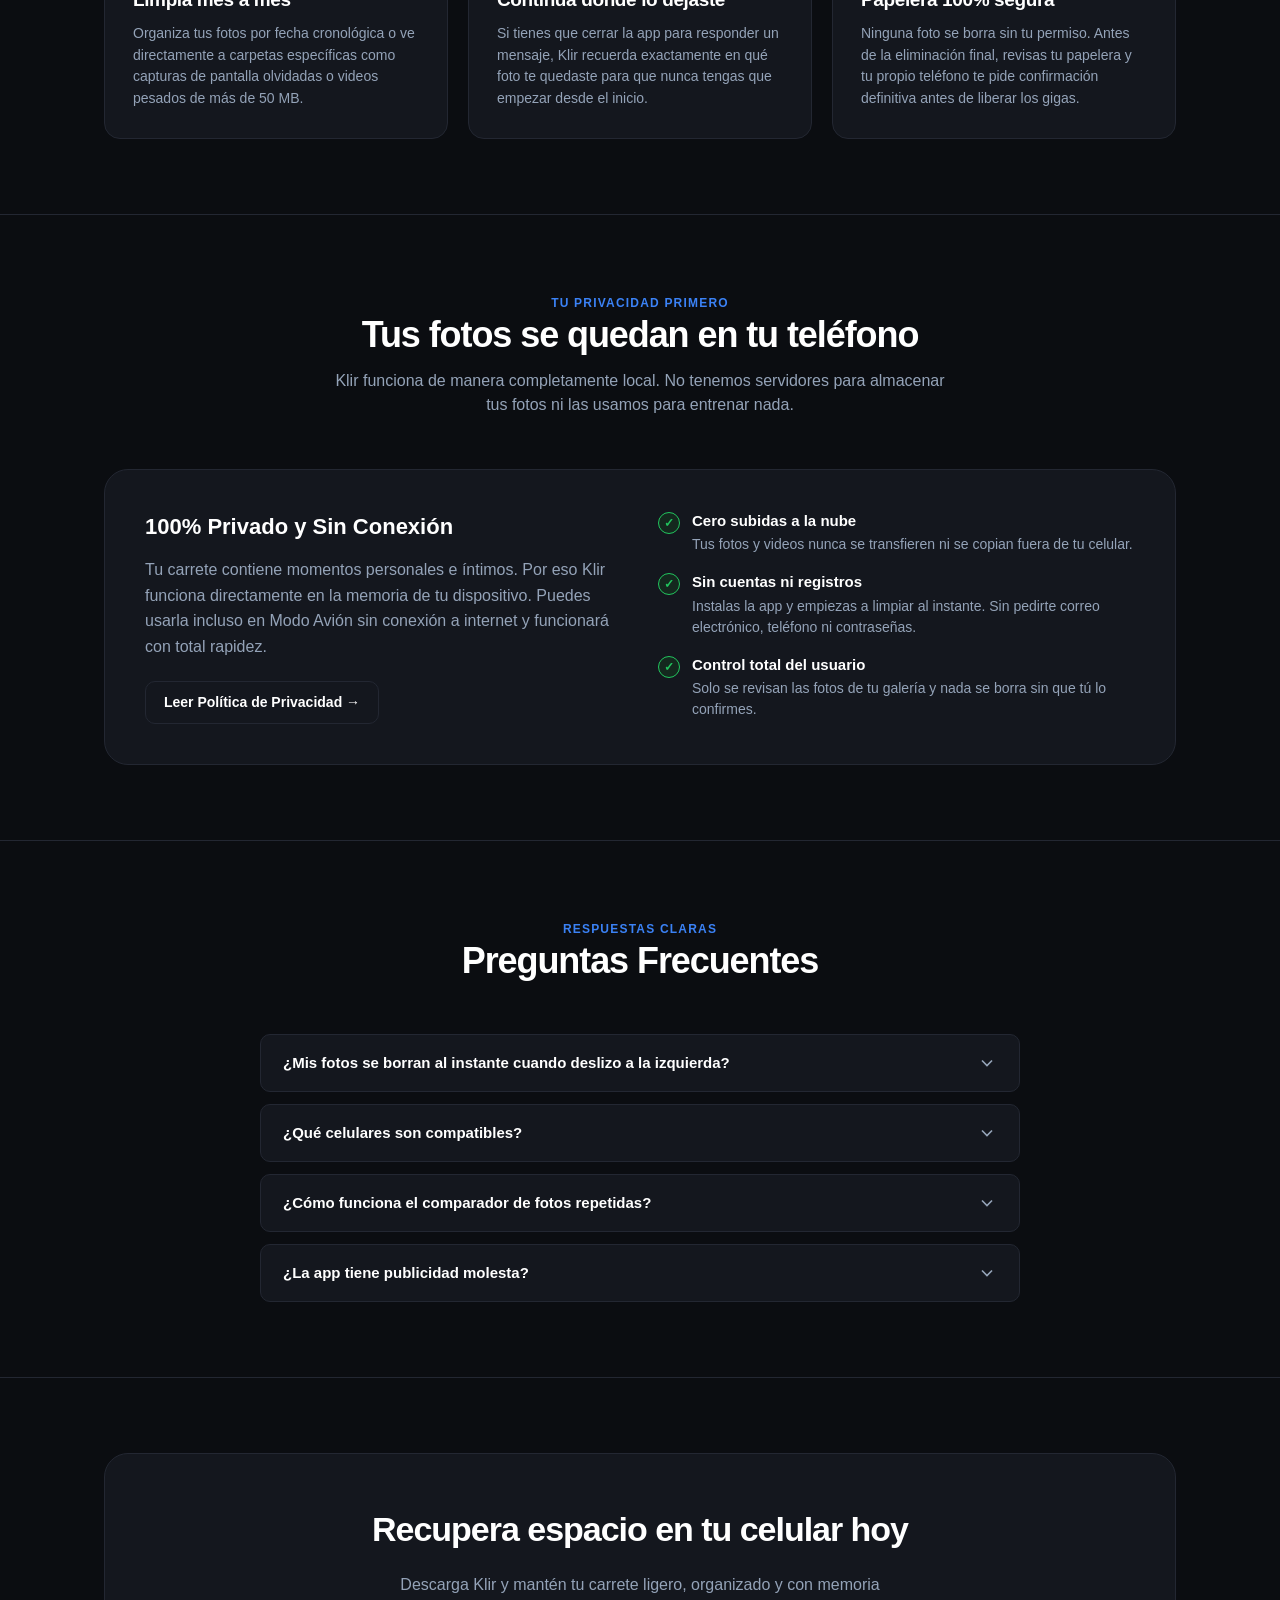
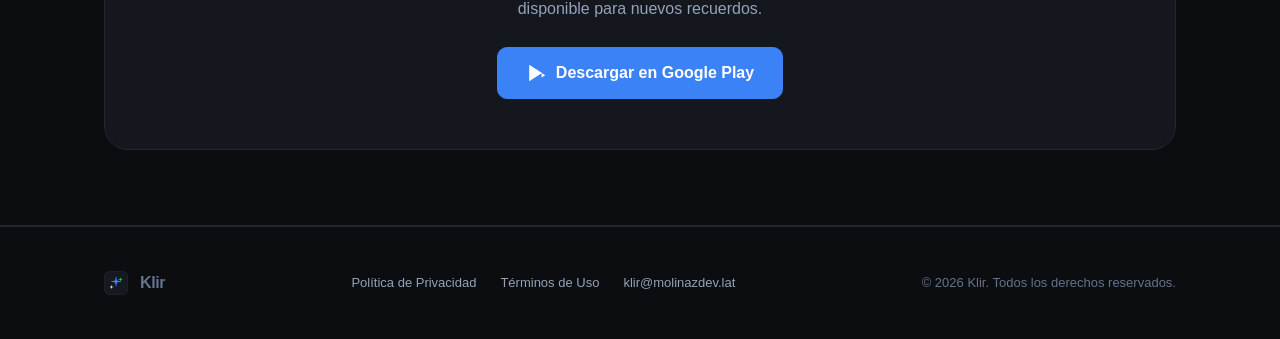
==== commit e71e8225: "refactor: human-centered copy, realistic interactive demo with card stack, and updated contact email" ====
--- a/index.html
+++ b/index.html
@@ -3,13 +3,13 @@
 <head>
   <meta charset="UTF-8">
   <meta name="viewport" content="width=device-width, initial-scale=1.0">
-  <title>Klir — Limpiador de Galería para Android | Swipe, Rápido y Privado</title>
-  <meta name="description" content="Limpia tu galería de Android deslizando fotos. Compara ráfagas, elimina duplicados y libera gigas de espacio. 100% privado en tu dispositivo, sin subir nada a la nube.">
+  <title>Klir — Limpia tu galería deslizando fotos | Android</title>
+  <meta name="description" content="Libera gigas de memoria en tu celular en minutos. Desliza para conservar o borrar, compara fotos repetidas y limpia tus videos pesados. 100% privado en tu teléfono.">
   <meta name="theme-color" content="#0B0D11">
   
   <!-- Open Graph -->
-  <meta property="og:title" content="Klir — Limpiador de Galería para Android">
-  <meta property="og:description" content="Desliza para conservar o eliminar. Compara ráfagas idénticas y libera espacio sin salir de tu dispositivo.">
+  <meta property="og:title" content="Klir — Limpia tu galería deslizando fotos">
+  <meta property="og:description" content="Desliza para conservar o borrar. Compara fotos repetidas y libera espacio sin que tus recuerdos salgan de tu teléfono.">
   <meta property="og:type" content="website">
   <meta property="og:image" content="assets/logo.svg">
   
@@ -30,15 +30,16 @@
 
       <nav>
         <ul class="nav-links">
+          <li><a href="#demo" class="nav-link">Pruébala</a></li>
           <li><a href="#features" class="nav-link">Funciones</a></li>
-          <li><a href="#bursts" class="nav-link">Comparador de Ráfagas</a></li>
+          <li><a href="#bursts" class="nav-link">Fotos Repetidas</a></li>
           <li><a href="#privacy" class="nav-link">Privacidad</a></li>
           <li><a href="#faq" class="nav-link">Preguntas Frecuentes</a></li>
         </ul>
       </nav>
 
       <div class="nav-actions">
-        <a href="#download" class="btn btn-primary">Descargar App</a>
+        <a href="#download" class="btn btn-primary">Descargar Gratis</a>
       </div>
     </div>
   </header>
@@ -51,15 +52,15 @@
       <div class="hero-content">
         <div class="pill-badge">
           <span class="pill-dot"></span>
-          <span>Disponible para Android 11 a 15</span>
+          <span>La forma más rápida de limpiar tu carrete</span>
         </div>
 
         <h1 class="hero-title">
-          Tu galería limpia en minutos. Rápido, táctil y 100% privado.
+          Tu galería limpia y con espacio libre en pocos minutos.
         </h1>
 
         <p class="hero-subtitle">
-          El limpiador de fotos para Android con interfaz de deslizamiento. Conserva a la derecha, elimina a la izquierda, compara ráfagas idénticas y libera gigas de espacio sin que tus fotos salgan jamás de tu teléfono.
+          Revisar miles de fotos nunca había sido tan fácil. Desliza a la derecha para conservar lo que vale la pena, a la izquierda para borrar lo que sobra y compara ráfagas repetidas para quedarte siempre con la mejor toma.
         </p>
 
         <div class="hero-cta">
@@ -67,9 +68,9 @@
             <svg width="20" height="20" viewBox="0 0 24 24" fill="currentColor">
               <path d="M3.5 3v18l14-9-14-9z M17 12l4 2.5-4 2.5v-5z"/>
             </svg>
-            <span>Obtener en Google Play</span>
+            <span>Descargar en Google Play</span>
           </a>
-          <a href="#demo" class="btn btn-secondary btn-lg">Probar Demo</a>
+          <a href="#demo" class="btn btn-secondary btn-lg">Probar Demo Abajo ↓</a>
         </div>
 
         <div class="trust-row">
@@ -78,65 +79,82 @@
               <rect x="3" y="11" width="18" height="11" rx="2" ry="2"></rect>
               <path d="M7 11V7a5 5 0 0 1 10 0v4"></path>
             </svg>
-            <span>Procesamiento 100% en el dispositivo</span>
+            <span>Tus fotos nunca salen de tu teléfono</span>
           </div>
           <div class="trust-item">
             <svg viewBox="0 0 24 24" fill="none" stroke="currentColor" stroke-width="2">
               <polyline points="20 6 9 17 4 12"></polyline>
             </svg>
-            <span>Confirmación segura antes de borrar</span>
+            <span>Tú decides qué borrar con confirmación</span>
           </div>
           <div class="trust-item">
             <svg viewBox="0 0 24 24" fill="none" stroke="currentColor" stroke-width="2">
               <path d="M12 22s8-4 8-10V5l-8-3-8 3v7c0 6 8 10 8 10z"></path>
             </svg>
-            <span>Cero subidas a la nube</span>
-          </div>
-        </div>
-      </div>
-
-      <!-- Interactive Phone Mockup -->
-      <div class="phone-mockup-wrapper" id="demo">
+            <span>Sin anuncios molestos</span>
+          </div>
+        </div>
+      </div>
+
+      <!-- Real Interactive Phone Mockup -->
+      <div class="phone-mockup-container" id="demo">
         <div class="phone-mockup">
           <div class="phone-notch"></div>
           
           <div class="app-screen">
             <div class="app-screen-header">
-              <span class="app-badge-album" id="card-category">CÁMARA · OCTUBRE</span>
+              <span class="app-badge-album" id="card-category">CÁMARA · RÁFAGA (1/4)</span>
               <span class="app-badge-trash" id="mockup-trash-count">🗑️ 0</span>
             </div>
 
-            <!-- Swipe Card Stack -->
+            <!-- Card Stack (Background card + Foreground interactive card) -->
             <div class="card-stack">
+              <!-- Physical card visible behind -->
+              <div class="card-background" id="bg-card">
+                <div class="card-background-img" id="bg-card-img"></div>
+              </div>
+
+              <!-- Top interactive swipe card -->
               <div class="interactive-card" id="mockup-card">
-                <div class="card-image-box">
-                  <div class="card-sample-visual" id="card-icon">📸</div>
+                <div class="card-photo" id="card-photo">
+                  <div class="card-photo-overlay"></div>
                   <div class="card-stamp stamp-keep" id="stamp-keep">CONSERVAR ✓</div>
                   <div class="card-stamp stamp-delete" id="stamp-delete">BORRAR ✗</div>
+                  <div class="card-stamp stamp-star" id="stamp-star">⭐ FAVORITA</div>
                 </div>
                 <div class="card-meta-bar">
-                  <span class="card-meta-title" id="card-title">IMG_20261028_01.jpg</span>
-                  <span class="card-meta-size" id="card-size">4.2 MB</span>
+                  <span class="card-meta-title" id="card-title">Cumpleaños_01.jpg</span>
+                  <span class="card-meta-size" id="card-size">4.8 MB</span>
                 </div>
               </div>
-            </div>
-
-            <!-- Action Controls in Mockup -->
+
+              <!-- Completion Screen inside phone -->
+              <div class="mockup-completed" id="mockup-completed">
+                <div class="completed-icon">🎉</div>
+                <div class="completed-title">¡Limpieza de prueba terminada!</div>
+                <div class="completed-stat" id="completed-freed-space">Liberaste 83.4 MB en segundos.</div>
+                <button class="btn btn-primary" id="btn-restart-mockup" style="padding: 8px 16px; font-size: 13px;">
+                  Probar otra vez
+                </button>
+              </div>
+            </div>
+
+            <!-- Action Buttons inside Mockup -->
             <div class="mockup-controls">
-              <button class="mockup-btn btn-del" id="mockup-btn-delete" title="Borrar (Deslizar izquierda)" aria-label="Borrar">
+              <button class="mockup-btn btn-del" id="mockup-btn-delete" title="Borrar (Deslizar a la izquierda)" aria-label="Borrar">
                 <svg width="22" height="22" viewBox="0 0 24 24" fill="none" stroke="currentColor" stroke-width="2.5">
                   <line x1="18" y1="6" x2="6" y2="18"></line>
                   <line x1="6" y1="6" x2="18" y2="18"></line>
                 </svg>
               </button>
               
-              <button class="mockup-btn btn-star" id="mockup-btn-star" title="Favorita (Deslizar arriba)" aria-label="Favorita">
+              <button class="mockup-btn btn-star" id="mockup-btn-star" title="Marcar favorita (Deslizar hacia arriba)" aria-label="Favorita">
                 <svg width="20" height="20" viewBox="0 0 24 24" fill="currentColor">
                   <polygon points="12 2 15.09 8.26 22 9.27 17 14.14 18.18 21.02 12 17.77 5.82 21.02 7 14.14 2 9.27 8.91 8.26 12 2"></polygon>
                 </svg>
               </button>
               
-              <button class="mockup-btn btn-keep" id="mockup-btn-keep" title="Conservar (Deslizar derecha)" aria-label="Conservar">
+              <button class="mockup-btn btn-keep" id="mockup-btn-keep" title="Conservar (Deslizar a la derecha)" aria-label="Conservar">
                 <svg width="22" height="22" viewBox="0 0 24 24" fill="none" stroke="currentColor" stroke-width="2.5">
                   <polyline points="20 6 9 17 4 12"></polyline>
                 </svg>
@@ -144,6 +162,12 @@
             </div>
           </div>
         </div>
+
+        <div class="demo-instruction">
+          <span>👆 Arrastra la foto con el mouse o dedo (o usa las teclas ← y →)</span>
+          <span>·</span>
+          <button class="demo-btn-reset" id="demo-btn-reset">Reiniciar</button>
+        </div>
       </div>
     </div>
   </section>
@@ -154,10 +178,10 @@
   <section class="section" id="features">
     <div class="container">
       <div class="section-header">
-        <span class="section-tag">Diseño Enfocado</span>
-        <h2 class="section-title">Construida para limpiar sin perder el control</h2>
+        <span class="section-tag">Diseñada para tu comodidad</span>
+        <h2 class="section-title">Limpiar tu celular ya no es una tarea aburrida</h2>
         <p class="section-desc">
-          Olvida desplazarte por una cuadrícula interminable de miles de miniaturas minúsculas. Klir presenta cada recuerdo con la atención que merece.
+          En lugar de lidiar con una cuadrícula interminable de fotos diminutas, Klir te muestra cada recuerdo en grande para que decidas al instante.
         </p>
       </div>
 
@@ -170,9 +194,9 @@
                 <path d="M7 16V4m0 0L3 8m4-4l4 4m6 4v12m0 0l4-4m-4 4l-4-4"/>
               </svg>
             </div>
-            <h3 class="bento-title">Gestos de Una Mano</h3>
+            <h3 class="bento-title">Fácil con una sola mano</h3>
             <p class="bento-text">
-              Desliza a la derecha para conservar, a la izquierda para enviar a la cola de eliminación, o arriba para gestionar tus favoritas. Fluido y natural.
+              Desliza a la derecha para quedarte con la foto y a la izquierda para mandarla a la papelera. En pocos minutos habrás revisado cientos de fotos sin cansarte.
             </p>
           </div>
         </div>
@@ -187,27 +211,23 @@
                 <line x1="15" y1="3" x2="15" y2="21"></line>
               </svg>
             </div>
-            <h3 class="bento-title">Comparador de Ráfagas</h3>
+            <h3 class="bento-title">Compara fotos repetidas y ráfagas</h3>
             <p class="bento-text">
-              ¿Tomaste 8 fotos del mismo momento para asegurarte de que nadie parpadeara? Klir las agrupa automáticamente en una tira horizontal. Haz zoom para comparar detalles y quédate únicamente con la mejor en un solo toque.
+              ¿Tomaste 10 fotos casi iguales para asegurarte de que todos sonrieran? Klir las agrupa automáticamente en una tira. Haz zoom con dos dedos para ver quién parpadeó, conserva la mejor toma y descarta las demás en un solo toque.
             </p>
           </div>
           <div class="bento-preview">
             <div class="burst-strip">
-              <div class="burst-thumb active">
-                <span>#1</span>
+              <div class="burst-thumb active" style="background-image: url('https://images.unsplash.com/photo-1513151233558-d860c5398176?w=200&auto=format&fit=crop&q=80');">
                 <span class="burst-badge-check">✓</span>
               </div>
-              <div class="burst-thumb">
-                <span>#2</span>
+              <div class="burst-thumb" style="background-image: url('https://images.unsplash.com/photo-1513151233558-d860c5398176?w=200&auto=format&fit=crop&q=80'); filter: grayscale(50%);">
                 <span class="burst-badge-cross">✗</span>
               </div>
-              <div class="burst-thumb">
-                <span>#3</span>
+              <div class="burst-thumb" style="background-image: url('https://images.unsplash.com/photo-1513151233558-d860c5398176?w=200&auto=format&fit=crop&q=80'); filter: grayscale(50%);">
                 <span class="burst-badge-cross">✗</span>
               </div>
-              <div class="burst-thumb">
-                <span>#4</span>
+              <div class="burst-thumb" style="background-image: url('https://images.unsplash.com/photo-1513151233558-d860c5398176?w=200&auto=format&fit=crop&q=80'); filter: grayscale(50%);">
                 <span class="burst-badge-cross">✗</span>
               </div>
             </div>
@@ -225,9 +245,9 @@
                 <line x1="3" y1="10" x2="21" y2="10"></line>
               </svg>
             </div>
-            <h3 class="bento-title">Filtros Temporales</h3>
+            <h3 class="bento-title">Limpia mes a mes</h3>
             <p class="bento-text">
-              Limpia mes a mes cronológicamente o ataca carpetas específicas: capturas de pantalla viejas, videos pesados (+50 MB) o álbumes de mensajería.
+              Organiza tus fotos por fecha cronológica o ve directamente a carpetas específicas como capturas de pantalla olvidadas o videos pesados de más de 50 MB.
             </p>
           </div>
         </div>
@@ -241,9 +261,9 @@
                 <polyline points="12 6 12 12 14 14"></polyline>
               </svg>
             </div>
-            <h3 class="bento-title">Reanuda Donde Te Quedaste</h3>
+            <h3 class="bento-title">Continúa donde lo dejaste</h3>
             <p class="bento-text">
-              Si sales de la app, Klir recuerda exactamente tu posición y conserva intacta tu cola de archivos pendientes. Nada de empezar desde cero cada vez.
+              Si tienes que cerrar la app para responder un mensaje, Klir recuerda exactamente en qué foto te quedaste para que nunca tengas que empezar desde el inicio.
             </p>
           </div>
         </div>
@@ -258,9 +278,9 @@
                 <line x1="14" y1="11" x2="14" y2="17"></line>
               </svg>
             </div>
-            <h3 class="bento-title">Papelera con Confirmación</h3>
+            <h3 class="bento-title">Papelera 100% segura</h3>
             <p class="bento-text">
-              Ninguna foto se borra accidentalmente. Antes de la eliminación final, revisas tu papelera y el sistema oficial de Android solicita tu autorización explícita.
+              Ninguna foto se borra sin tu permiso. Antes de la eliminación final, revisas tu papelera y tu propio teléfono te pide confirmación definitiva antes de liberar los gigas.
             </p>
           </div>
         </div>
@@ -274,42 +294,42 @@
   <section class="section" id="privacy">
     <div class="container">
       <div class="section-header">
-        <span class="section-tag">Seguridad Real</span>
-        <h2 class="section-title">Tus fotos son tuyas. Punto.</h2>
+        <span class="section-tag">Tu privacidad primero</span>
+        <h2 class="section-title">Tus fotos se quedan en tu teléfono</h2>
         <p class="section-desc">
-          En una época donde todo se envía a la nube para entrenar modelos, Klir funciona de manera estrictamente local y privada.
+          Klir funciona de manera completamente local. No tenemos servidores para almacenar tus fotos ni las usamos para entrenar nada.
         </p>
       </div>
 
       <div class="privacy-box">
         <div>
-          <h3 style="font-size: 24px; font-weight: 700; margin-bottom: 16px;">Arquitectura On-Device</h3>
-          <p style="color: var(--text-muted); line-height: 1.6; margin-bottom: 24px;">
-            Klir utiliza las APIs oficiales de <code>MediaStore</code> de Android. No requiere permisos peligrosos de gestión total de almacenamiento (<code>MANAGE_EXTERNAL_STORAGE</code>) ni acceso a tus archivos personales fuera de la galería.
+          <h3 style="font-size: 22px; font-weight: 700; margin-bottom: 14px;">100% Privado y Sin Conexión</h3>
+          <p style="color: var(--text-muted); line-height: 1.6; margin-bottom: 22px;">
+            Tu carrete contiene momentos personales e íntimos. Por eso Klir funciona directamente en la memoria de tu dispositivo. Puedes usarla incluso en Modo Avión sin conexión a internet y funcionará con total rapidez.
           </p>
-          <a href="privacy.html" class="btn btn-secondary">Leer Política de Privacidad Completa →</a>
+          <a href="privacy.html" class="btn btn-secondary">Leer Política de Privacidad →</a>
         </div>
 
         <ul class="privacy-list">
           <li class="privacy-item">
             <span class="privacy-bullet">✓</span>
             <div class="privacy-item-text">
-              <strong>Cero Servidores Externos</strong>
-              No tenemos servidores donde subir tus fotos. No hay copias ocultas ni telemetría fotográfica.
+              <strong>Cero subidas a la nube</strong>
+              Tus fotos y videos nunca se transfieren ni se copian fuera de tu celular.
             </div>
           </li>
           <li class="privacy-item">
             <span class="privacy-bullet">✓</span>
             <div class="privacy-item-text">
-              <strong>Sin Cuentas ni Registros Obligatorios</strong>
-              Instalas la app, abres y comienzas a limpiar. Sin correos electrónicos, contraseñas ni números de teléfono.
+              <strong>Sin cuentas ni registros</strong>
+              Instalas la app y empiezas a limpiar al instante. Sin pedirte correo electrónico, teléfono ni contraseñas.
             </div>
           </li>
           <li class="privacy-item">
             <span class="privacy-bullet">✓</span>
             <div class="privacy-item-text">
-              <strong>Funciona 100% Sin Conexión</strong>
-              Puedes poner tu teléfono en Modo Avión y Klir funcionará con exactamente la misma velocidad.
+              <strong>Control total del usuario</strong>
+              Solo se revisan las fotos de tu galería y nada se borra sin que tú lo confirmes.
             </div>
           </li>
         </ul>
@@ -323,56 +343,56 @@
   <section class="section" id="faq">
     <div class="container">
       <div class="section-header">
-        <span class="section-tag">Dudas Habituales</span>
+        <span class="section-tag">Respuestas claras</span>
         <h2 class="section-title">Preguntas Frecuentes</h2>
       </div>
 
       <div class="faq-grid">
         <div class="faq-card">
           <button class="faq-header">
-            <span>¿Mis fotos se borran de inmediato cuando deslizo a la izquierda?</span>
+            <span>¿Mis fotos se borran al instante cuando deslizo a la izquierda?</span>
             <svg class="faq-icon" viewBox="0 0 24 24" fill="none" stroke="currentColor" stroke-width="2">
               <polyline points="6 9 12 15 18 9"></polyline>
             </svg>
           </button>
           <div class="faq-body">
-            No. Cuando deslizas a la izquierda, la foto solo se añade a la <strong>cola de eliminación</strong>. Puedes seguir deslizando tranquilamente. Al finalizar la sesión, entras a la papelera, revisas el resumen de gigas a liberar, y el cuadro de diálogo oficial del sistema Android te pide confirmación definitiva.
+            No. Deslizar a la izquierda solo envía la foto a una <strong>cola de papelera</strong>. Puedes seguir deslizando con calma. Al terminar, abres la papelera, revisas cuántos megabytes o gigabytes vas a recuperar y tu teléfono te pide confirmación definitiva antes de borrarlas.
           </div>
         </div>
 
         <div class="faq-card">
           <button class="faq-header">
-            <span>¿Qué versiones de Android son compatibles?</span>
+            <span>¿Qué celulares son compatibles?</span>
             <svg class="faq-icon" viewBox="0 0 24 24" fill="none" stroke="currentColor" stroke-width="2">
               <polyline points="6 9 12 15 18 9"></polyline>
             </svg>
           </button>
           <div class="faq-body">
-            Klir es compatible con Android 11 (API 30), Android 12, Android 13, Android 14 y Android 15 (API 35), aprovechando las protecciones de privacidad modernas de Scoped Storage.
+            Klir funciona en cualquier celular o tableta con Android 11, 12, 13, 14 o 15 (Samsung, Xiaomi, Pixel, Motorola, etc.).
           </div>
         </div>
 
         <div class="faq-card">
           <button class="faq-header">
-            <span>¿Cómo funciona el comparador de ráfagas?</span>
+            <span>¿Cómo funciona el comparador de fotos repetidas?</span>
             <svg class="faq-icon" viewBox="0 0 24 24" fill="none" stroke="currentColor" stroke-width="2">
               <polyline points="6 9 12 15 18 9"></polyline>
             </svg>
           </button>
           <div class="faq-body">
-            Klir detecta automáticamente fotos tomadas con diferencias de milisegundos o segundos en un mismo momento. En lugar de mostrártelas una por una, te las presenta en una tira secuencial donde puedes alternar entre ellas, hacer zoom de hasta 3.5x para comprobar la nitidez de los rostros y elegir exactamente cuál conservar.
+            Klir identifica automáticamente fotos tomadas con pocos segundos de diferencia en un mismo momento. Te las muestra juntas en una tira para que puedas verlas una al lado de la otra, hacer zoom para comprobar detalles y quedarte solo con la mejor toma.
           </div>
         </div>
 
         <div class="faq-card">
           <button class="faq-header">
-            <span>¿Tiene anuncios o suscripciones periódicas?</span>
+            <span>¿La app tiene publicidad molesta?</span>
             <svg class="faq-icon" viewBox="0 0 24 24" fill="none" stroke="currentColor" stroke-width="2">
               <polyline points="6 9 12 15 18 9"></polyline>
             </svg>
           </button>
           <div class="faq-body">
-            Klir no tiene anuncios invasivos ni banners que interrumpan tu experiencia. La versión Pro se ofrece como un pago único de por vida (lifetime), sin suscripciones recurrentes ni cobros sorpresa.
+            No. Klir no tiene anuncios invasivos que interrumpan tu experiencia. La versión Pro se ofrece como un pago único de por vida, sin suscripciones mensuales recurrentes.
           </div>
         </div>
       </div>
@@ -385,16 +405,16 @@
   <section class="section" id="download">
     <div class="container">
       <div class="cta-box">
-        <h2 class="cta-title">Recupera gigas de almacenamiento hoy</h2>
+        <h2 class="cta-title">Recupera espacio en tu celular hoy</h2>
         <p class="cta-text">
-          Descarga Klir en tu teléfono Android y mantén tu carrete limpio, ordenado y ligero en pocos minutos al día.
+          Descarga Klir y mantén tu carrete ligero, organizado y con memoria disponible para nuevos recuerdos.
         </p>
-        <div style="margin-top: 10px;">
+        <div style="margin-top: 8px;">
           <a href="#" class="btn btn-primary btn-lg" style="height: 52px; padding: 0 28px;">
             <svg width="22" height="22" viewBox="0 0 24 24" fill="currentColor">
               <path d="M3.5 3v18l14-9-14-9z M17 12l4 2.5-4 2.5v-5z"/>
             </svg>
-            <span>Descargar desde Google Play</span>
+            <span>Descargar en Google Play</span>
           </a>
         </div>
       </div>
@@ -414,7 +434,7 @@
       <ul class="footer-nav">
         <li><a href="privacy.html" class="footer-link">Política de Privacidad</a></li>
         <li><a href="terms.html" class="footer-link">Términos de Uso</a></li>
-        <li><a href="https://github.com/MZubiri/Klir-Web" class="footer-link" target="_blank" rel="noopener">GitHub</a></li>
+        <li><a href="mailto:klir@molinazdev.lat" class="footer-link">klir@molinazdev.lat</a></li>
       </ul>
 
       <div>
--- a/styles.css
+++ b/styles.css
@@ -1,5 +1,6 @@
 /* ==========================================================================
    KLIR WEB — Minimalist, Solid Tech Design (Zero AI Gradients)
+   Human-focused, high contrast, clean typography.
    ========================================================================== */
 
 :root {
@@ -130,7 +131,7 @@
 }
 
 /* ==========================================================================
-   Buttons & Badges (Solid & Crisp)
+   Buttons & Badges
    ========================================================================== */
 .btn {
   display: inline-flex;
@@ -197,36 +198,36 @@
    Hero Section
    ========================================================================== */
 .hero-section {
-  padding: 80px 0 60px;
+  padding: 70px 0 50px;
   border-bottom: 1px solid var(--border-color);
 }
 
 .hero-grid {
   display: grid;
-  grid-template-columns: 1.15fr 0.85fr;
-  gap: 56px;
+  grid-template-columns: 1.1fr 0.9fr;
+  gap: 52px;
   align-items: center;
 }
 
 .hero-content {
   display: flex;
   flex-direction: column;
-  gap: 24px;
+  gap: 22px;
 }
 
 .hero-title {
-  font-size: 52px;
-  line-height: 1.08;
+  font-size: 50px;
+  line-height: 1.1;
   letter-spacing: -0.04em;
   font-weight: 800;
   color: var(--text-main);
 }
 
 .hero-subtitle {
-  font-size: 19px;
-  line-height: 1.5;
-  color: var(--text-muted);
-  max-width: 540px;
+  font-size: 18px;
+  line-height: 1.55;
+  color: var(--text-muted);
+  max-width: 530px;
 }
 
 .hero-cta {
@@ -234,14 +235,14 @@
   flex-wrap: wrap;
   align-items: center;
   gap: 16px;
-  margin-top: 8px;
+  margin-top: 6px;
 }
 
 .trust-row {
   display: flex;
   flex-wrap: wrap;
   gap: 20px;
-  padding-top: 16px;
+  padding-top: 18px;
   border-top: 1px solid var(--border-color);
 }
 
@@ -250,7 +251,7 @@
   align-items: center;
   gap: 8px;
   font-size: 13px;
-  color: var(--text-dim);
+  color: var(--text-muted);
   font-weight: 500;
 }
 
@@ -258,22 +259,25 @@
   width: 16px;
   height: 16px;
   color: var(--accent-blue);
-}
-
-/* ==========================================================================
-   Interactive Phone Frame / Mockup (Solid borders, zero blur)
-   ========================================================================== */
-.phone-mockup-wrapper {
-  display: flex;
-  justify-content: center;
+  flex-shrink: 0;
+}
+
+/* ==========================================================================
+   Interactive Phone Frame / Real Photo Mockup
+   ========================================================================== */
+.phone-mockup-container {
+  display: flex;
+  flex-direction: column;
+  align-items: center;
+  gap: 12px;
 }
 
 .phone-mockup {
-  width: 320px;
+  width: 330px;
   height: 620px;
   background-color: #000000;
   border: 10px solid #232732;
-  border-radius: 40px;
+  border-radius: 42px;
   position: relative;
   overflow: hidden;
   box-shadow: 0 0 0 1px #333846;
@@ -282,16 +286,16 @@
 }
 
 .phone-notch {
-  width: 90px;
-  height: 18px;
+  width: 96px;
+  height: 20px;
   background-color: #232732;
   position: absolute;
   top: 0;
   left: 50%;
   transform: translateX(-50%);
-  border-bottom-left-radius: 10px;
-  border-bottom-right-radius: 10px;
-  z-index: 10;
+  border-bottom-left-radius: 12px;
+  border-bottom-right-radius: 12px;
+  z-index: 20;
 }
 
 .app-screen {
@@ -299,7 +303,7 @@
   background-color: #0E1117;
   display: flex;
   flex-direction: column;
-  padding: 24px 16px 16px;
+  padding: 26px 14px 14px;
   position: relative;
   user-select: none;
 }
@@ -308,7 +312,8 @@
   display: flex;
   justify-content: space-between;
   align-items: center;
-  margin-bottom: 16px;
+  margin-bottom: 14px;
+  padding: 0 4px;
 }
 
 .app-badge-album {
@@ -316,9 +321,11 @@
   font-weight: 600;
   background-color: #1A1F29;
   border: 1px solid #2A303C;
-  color: #CBD5E1;
+  color: #E2E8F0;
   padding: 4px 10px;
   border-radius: 6px;
+  text-transform: uppercase;
+  letter-spacing: 0.04em;
 }
 
 .app-badge-trash {
@@ -327,86 +334,122 @@
   background-color: #2B1517;
   border: 1px solid #451B1E;
   color: #EF4444;
-  padding: 4px 8px;
+  padding: 4px 10px;
   border-radius: 6px;
 }
 
-/* The Swipe Card in Mockup */
+/* Stack Cards */
 .card-stack {
   flex: 1;
   position: relative;
   display: flex;
   align-items: center;
   justify-content: center;
-}
-
-.interactive-card {
+  perspective: 1000px;
+}
+
+/* Background Card (visible beneath active card) */
+.card-background {
+  position: absolute;
+  width: 100%;
+  height: 380px;
+  border-radius: 18px;
+  background-color: #161A22;
+  border: 1px solid #282E3B;
+  transform: scale(0.93) translateY(12px);
+  z-index: 1;
+  overflow: hidden;
+  transition: transform 0.25s ease, opacity 0.25s ease;
+  pointer-events: none;
+}
+
+.card-background-img {
   width: 100%;
   height: 100%;
-  max-height: 380px;
+  background-size: cover;
+  background-position: center;
+  opacity: 0.4;
+  filter: grayscale(40%);
+}
+
+/* Active Interactive Card */
+.interactive-card {
+  position: relative;
+  width: 100%;
+  height: 380px;
   background-color: #1A1E27;
   border: 1px solid #2C3240;
   border-radius: 18px;
   overflow: hidden;
-  position: relative;
-  display: flex;
-  flex-direction: column;
-  transition: transform 0.3s cubic-bezier(0.175, 0.885, 0.32, 1.275), opacity 0.2s ease;
+  z-index: 5;
+  display: flex;
+  flex-direction: column;
   cursor: grab;
+  touch-action: none;
+  box-shadow: 0 8px 24px rgba(0, 0, 0, 0.4);
 }
 
 .interactive-card:active {
   cursor: grabbing;
 }
 
-.card-image-box {
+.card-photo {
   flex: 1;
-  background-color: #242A36;
-  display: flex;
-  flex-direction: column;
+  position: relative;
+  background-size: cover;
+  background-position: center;
+  background-repeat: no-repeat;
+  background-color: #1F2430;
+  display: flex;
   align-items: center;
   justify-content: center;
-  position: relative;
-  overflow: hidden;
-}
-
-.card-sample-visual {
-  width: 100%;
-  height: 100%;
-  display: flex;
-  align-items: center;
-  justify-content: center;
-  background-color: #1F2430;
-  color: #64748B;
-  font-size: 48px;
+}
+
+/* Photo bottom shade for metadata text readability */
+.card-photo-overlay {
+  position: absolute;
+  inset: 0;
+  background: linear-gradient(180deg, rgba(0,0,0,0.1) 0%, rgba(0,0,0,0.7) 100%);
+  pointer-events: none;
 }
 
 .card-stamp {
   position: absolute;
-  top: 20px;
+  top: 18px;
   padding: 6px 14px;
-  font-size: 14px;
+  font-size: 13px;
   font-weight: 800;
   border-radius: 8px;
   letter-spacing: 0.05em;
   opacity: 0;
-  transition: opacity 0.15s ease;
+  transition: opacity 0.1s ease;
   pointer-events: none;
+  z-index: 10;
 }
 
 .stamp-keep {
-  left: 20px;
+  left: 18px;
   background-color: var(--accent-green);
   color: #000000;
 }
 
 .stamp-delete {
-  right: 20px;
+  right: 18px;
   background-color: var(--accent-red);
   color: #FFFFFF;
 }
 
+.stamp-star {
+  left: 50%;
+  top: 30px;
+  transform: translateX(-50%);
+  background-color: var(--accent-star);
+  color: #000000;
+}
+
 .card-meta-bar {
+  position: relative;
+  z-index: 5;
   padding: 12px 14px;
   background-color: #14171E;
   border-top: 1px solid #232732;
@@ -416,29 +459,72 @@
 }
 
 .card-meta-title {
-  font-size: 12px;
+  font-size: 13px;
   font-weight: 600;
   color: #FFFFFF;
+  display: flex;
+  align-items: center;
+  gap: 6px;
 }
 
 .card-meta-size {
-  font-size: 11px;
+  font-size: 12px;
   font-family: var(--font-mono);
-  color: #94A3B8;
-}
-
-/* Mockup Action Controls */
+  font-weight: 600;
+  color: var(--accent-blue);
+  background-color: #1E2738;
+  padding: 3px 8px;
+  border-radius: 4px;
+}
+
+/* Completion Screen in Mockup */
+.mockup-completed {
+  position: absolute;
+  inset: 0;
+  background-color: #0E1117;
+  z-index: 15;
+  display: none;
+  flex-direction: column;
+  align-items: center;
+  justify-content: center;
+  text-align: center;
+  padding: 24px;
+}
+
+.mockup-completed.active {
+  display: flex;
+}
+
+.completed-icon {
+  font-size: 48px;
+  margin-bottom: 12px;
+}
+
+.completed-title {
+  font-size: 18px;
+  font-weight: 700;
+  color: #FFFFFF;
+  margin-bottom: 6px;
+}
+
+.completed-stat {
+  font-size: 13px;
+  color: var(--text-muted);
+  margin-bottom: 18px;
+}
+
+/* Controls */
 .mockup-controls {
   display: flex;
-  justify-content: space-around;
-  align-items: center;
-  margin-top: 16px;
-  padding: 0 10px;
+  justify-content: space-between;
+  align-items: center;
+  margin-top: 14px;
+  padding: 0 16px;
 }
 
 .mockup-btn {
-  width: 48px;
-  height: 48px;
+  width: 52px;
+  height: 52px;
   border-radius: 50%;
   display: flex;
   align-items: center;
@@ -448,8 +534,8 @@
   transition: all 0.15s ease;
 }
 
-.mockup-btn:hover {
-  transform: scale(1.08);
+.mockup-btn:active {
+  transform: scale(0.92);
 }
 
 .mockup-btn.btn-del {
@@ -476,18 +562,38 @@
   border-color: #22C55E;
 }
 
-/* ==========================================================================
-   Section: Bento Grid Features (Crisp, High-Contrast Solid Cards)
+.demo-instruction {
+  font-size: 13px;
+  color: var(--text-dim);
+  text-align: center;
+  display: flex;
+  align-items: center;
+  gap: 8px;
+}
+
+.demo-btn-reset {
+  font-size: 12px;
+  color: var(--text-muted);
+  text-decoration: underline;
+  cursor: pointer;
+  padding: 4px 8px;
+}
+.demo-btn-reset:hover {
+  color: #FFFFFF;
+}
+
+/* ==========================================================================
+   Section: Bento Grid Features
    ========================================================================== */
 .section {
-  padding: 80px 0;
+  padding: 75px 0;
   border-bottom: 1px solid var(--border-color);
 }
 
 .section-header {
   text-align: center;
-  max-width: 640px;
-  margin: 0 auto 56px;
+  max-width: 620px;
+  margin: 0 auto 52px;
 }
 
 .section-tag {
@@ -496,16 +602,16 @@
   text-transform: uppercase;
   letter-spacing: 0.1em;
   color: var(--accent-blue);
-  margin-bottom: 12px;
+  margin-bottom: 10px;
 }
 
 .section-title {
-  font-size: 38px;
+  font-size: 36px;
   font-weight: 800;
   letter-spacing: -0.03em;
   line-height: 1.15;
   color: var(--text-main);
-  margin-bottom: 16px;
+  margin-bottom: 14px;
 }
 
 .section-desc {
@@ -549,14 +655,14 @@
   align-items: center;
   justify-content: center;
   color: var(--text-main);
-  margin-bottom: 20px;
+  margin-bottom: 18px;
 }
 
 .bento-title {
-  font-size: 20px;
+  font-size: 19px;
   font-weight: 700;
   letter-spacing: -0.02em;
-  margin-bottom: 10px;
+  margin-bottom: 8px;
   color: var(--text-main);
 }
 
@@ -567,11 +673,11 @@
 }
 
 .bento-preview {
-  margin-top: 24px;
+  margin-top: 20px;
   background-color: var(--bg-inset);
   border: 1px solid var(--border-color);
   border-radius: var(--radius-md);
-  padding: 16px;
+  padding: 14px;
   display: flex;
   align-items: center;
   justify-content: center;
@@ -597,11 +703,12 @@
   font-size: 11px;
   font-weight: 700;
   color: #94A3B8;
+  background-size: cover;
+  background-position: center;
 }
 
 .burst-thumb.active {
   border: 2px solid var(--accent-blue);
-  background-color: #1A2333;
   color: #FFFFFF;
 }
 
@@ -609,12 +716,12 @@
   position: absolute;
   top: 4px;
   right: 4px;
-  width: 16px;
-  height: 16px;
+  width: 18px;
+  height: 18px;
   border-radius: 50%;
   background-color: var(--accent-green);
   color: #000;
-  font-size: 10px;
+  font-size: 11px;
   display: flex;
   align-items: center;
   justify-content: center;
@@ -625,12 +732,12 @@
   position: absolute;
   top: 4px;
   right: 4px;
-  width: 16px;
-  height: 16px;
+  width: 18px;
+  height: 18px;
   border-radius: 50%;
   background-color: var(--accent-red);
   color: #FFF;
-  font-size: 10px;
+  font-size: 11px;
   display: flex;
   align-items: center;
   justify-content: center;
@@ -638,16 +745,16 @@
 }
 
 /* ==========================================================================
-   Section: Privacy & Security (Crucial for Play Store Policy)
+   Section: Privacy (Clean, Non-Technical)
    ========================================================================== */
 .privacy-box {
   background-color: var(--bg-card);
   border: 1px solid var(--border-color);
   border-radius: var(--radius-xl);
-  padding: 44px;
+  padding: 40px;
   display: grid;
   grid-template-columns: 1fr 1fr;
-  gap: 40px;
+  gap: 36px;
 }
 
 .privacy-list {
@@ -664,8 +771,8 @@
 }
 
 .privacy-bullet {
-  width: 20px;
-  height: 20px;
+  width: 22px;
+  height: 22px;
   border-radius: 50%;
   background-color: var(--accent-green-bg);
   border: 1px solid var(--accent-green);
@@ -716,13 +823,13 @@
 }
 
 .faq-header {
-  padding: 20px 24px;
+  padding: 18px 22px;
   width: 100%;
   display: flex;
   justify-content: space-between;
   align-items: center;
   text-align: left;
-  font-size: 16px;
+  font-size: 15px;
   font-weight: 600;
   color: var(--text-main);
 }
@@ -739,7 +846,7 @@
 }
 
 .faq-body {
-  padding: 0 24px 20px;
+  padding: 0 22px 18px;
   font-size: 14px;
   color: var(--text-muted);
   line-height: 1.6;
@@ -757,25 +864,25 @@
   background-color: var(--bg-card);
   border: 1px solid var(--border-color);
   border-radius: var(--radius-xl);
-  padding: 56px 32px;
+  padding: 50px 30px;
   text-align: center;
   display: flex;
   flex-direction: column;
   align-items: center;
-  gap: 20px;
+  gap: 18px;
 }
 
 .cta-title {
-  font-size: 36px;
+  font-size: 34px;
   font-weight: 800;
   letter-spacing: -0.03em;
   color: var(--text-main);
 }
 
 .cta-text {
-  font-size: 17px;
-  color: var(--text-muted);
-  max-width: 520px;
+  font-size: 16px;
+  color: var(--text-muted);
+  max-width: 500px;
 }
 
 /* ==========================================================================
@@ -785,7 +892,7 @@
   margin-top: auto;
   border-top: 1px solid var(--border-color);
   background-color: var(--bg-main);
-  padding: 48px 0;
+  padding: 44px 0;
   font-size: 13px;
   color: var(--text-dim);
 }
@@ -795,7 +902,7 @@
   justify-content: space-between;
   align-items: center;
   flex-wrap: wrap;
-  gap: 24px;
+  gap: 20px;
 }
 
 .footer-nav {
@@ -823,13 +930,13 @@
 }
 
 .legal-header {
-  margin-bottom: 40px;
+  margin-bottom: 36px;
   border-bottom: 1px solid var(--border-color);
-  padding-bottom: 24px;
+  padding-bottom: 20px;
 }
 
 .legal-title {
-  font-size: 40px;
+  font-size: 38px;
   font-weight: 800;
   letter-spacing: -0.03em;
   margin-bottom: 8px;
@@ -843,17 +950,17 @@
 .legal-content {
   display: flex;
   flex-direction: column;
-  gap: 28px;
+  gap: 24px;
   font-size: 15px;
   line-height: 1.7;
   color: #CBD5E1;
 }
 
 .legal-content h2 {
-  font-size: 22px;
+  font-size: 20px;
   font-weight: 700;
   color: #FFFFFF;
-  margin-top: 16px;
+  margin-top: 14px;
   letter-spacing: -0.02em;
 }
 
@@ -887,7 +994,7 @@
 @media (max-width: 900px) {
   .hero-grid {
     grid-template-columns: 1fr;
-    gap: 48px;
+    gap: 40px;
     text-align: center;
   }
   .hero-content {
@@ -915,13 +1022,13 @@
 
 @media (max-width: 640px) {
   .hero-title {
-    font-size: 38px;
+    font-size: 36px;
   }
   .nav-links {
     display: none;
   }
   .phone-mockup {
-    width: 290px;
-    height: 570px;
+    width: 295px;
+    height: 580px;
   }
 }
